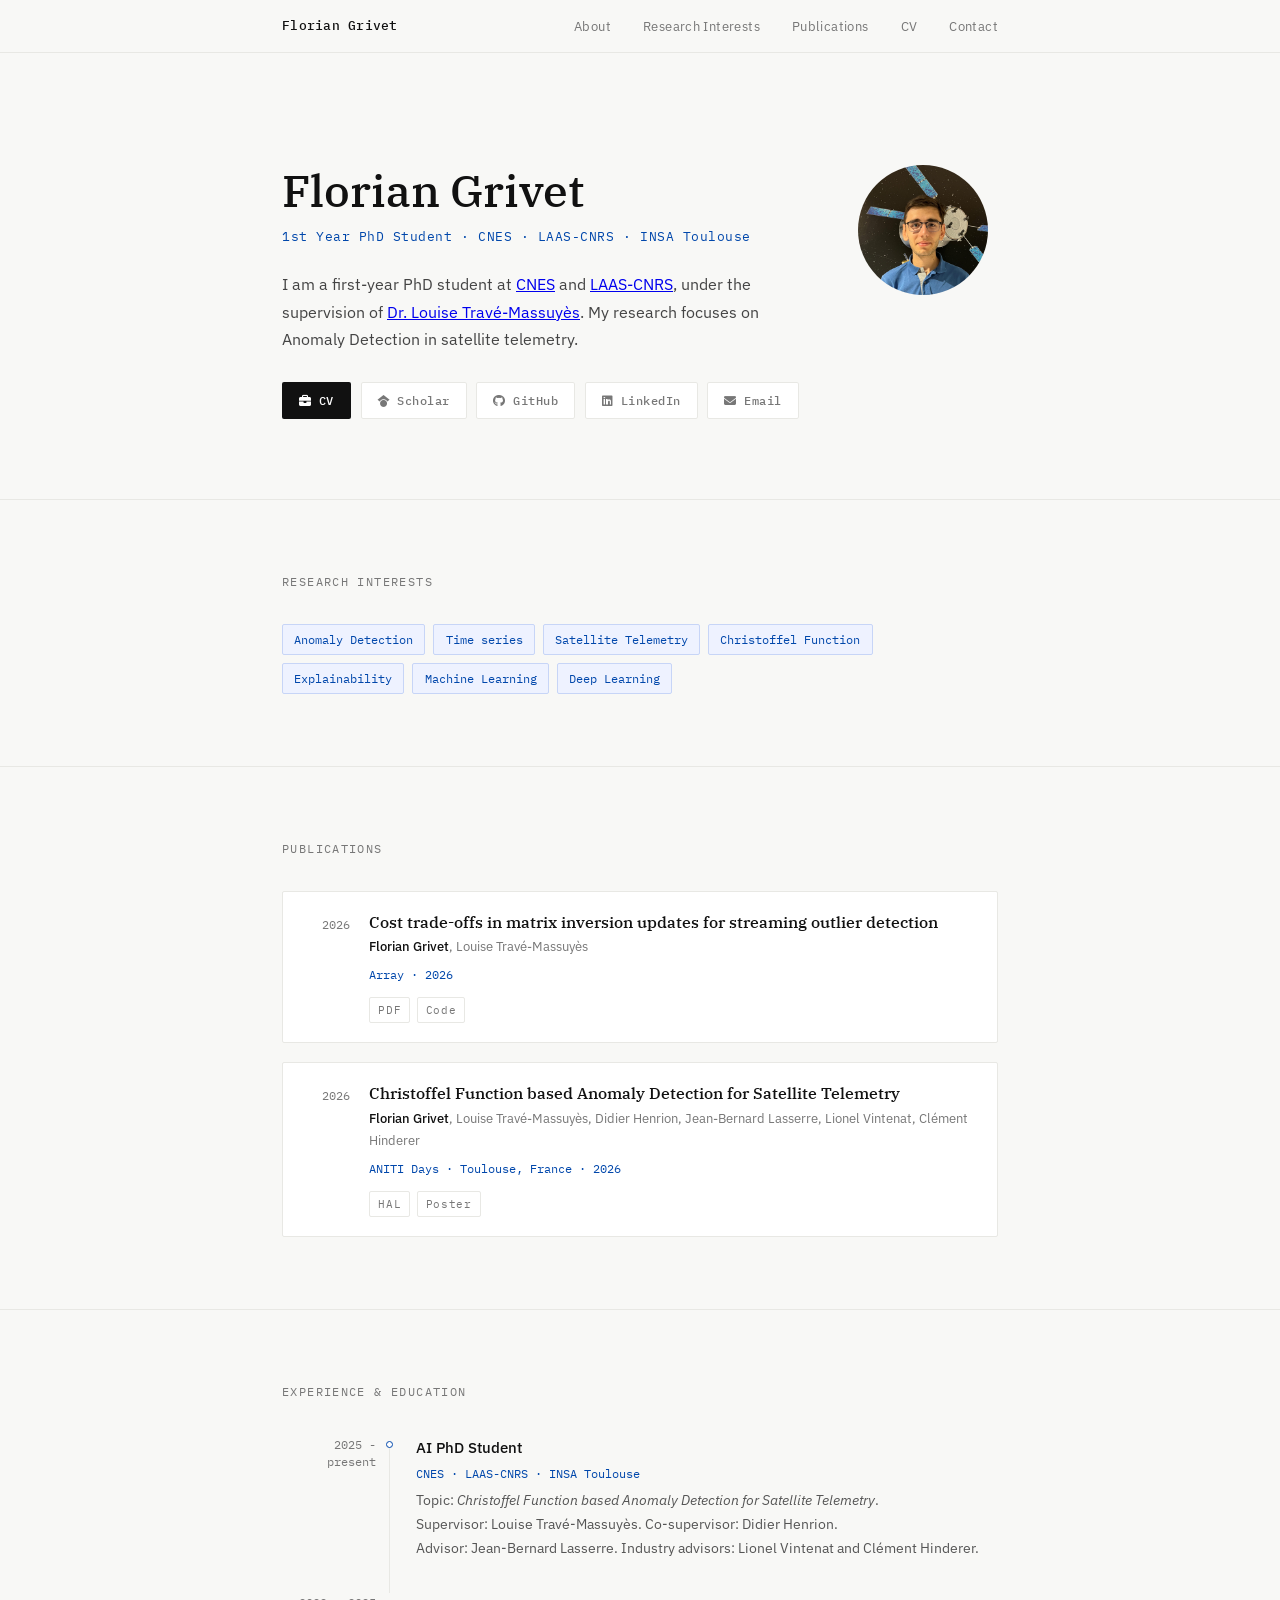
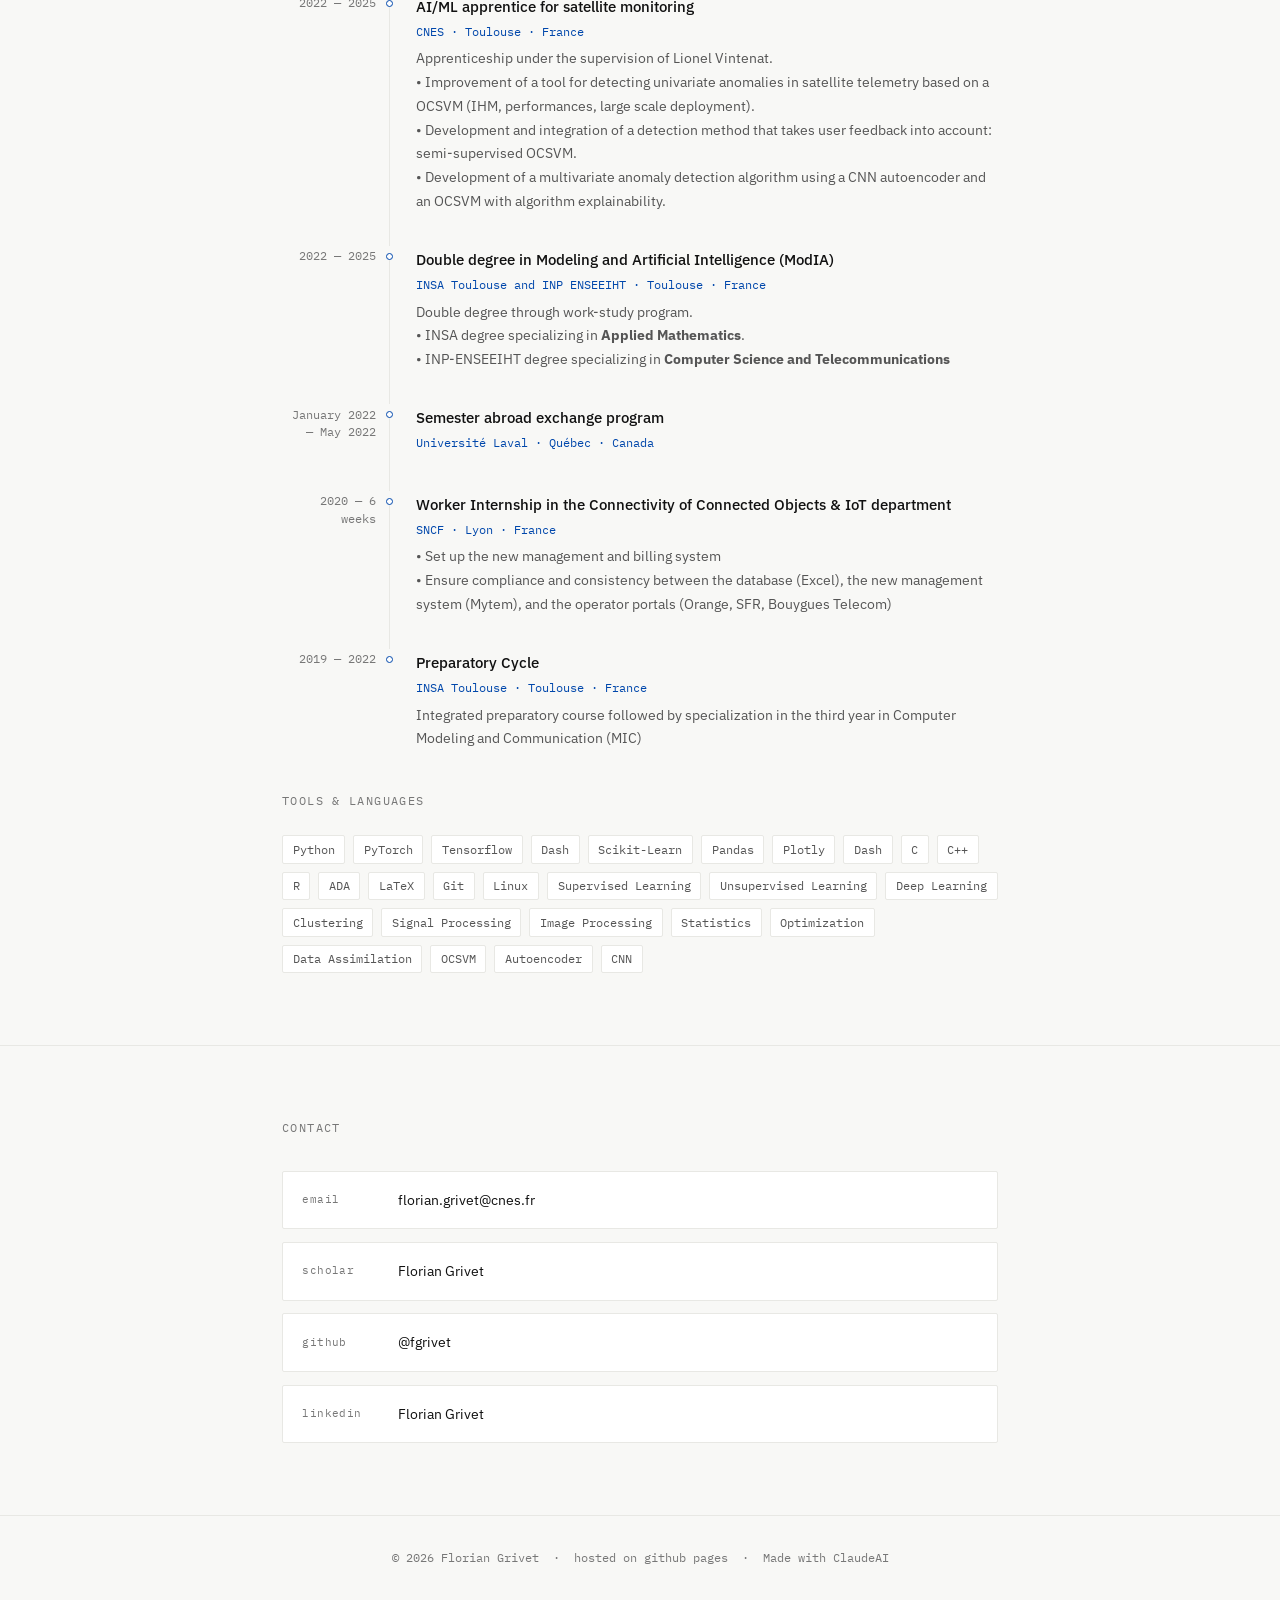
==== index.html @ c59cb080 "First version" ====
<!DOCTYPE html>
<html lang="en">
<head>
  <meta charset="UTF-8" />
  <meta name="viewport" content="width=device-width, initial-scale=1.0"/>
  <title>Florian Grivet — PhD Student in AI</title>
  <link rel="preconnect" href="https://fonts.googleapis.com">
  <link href="https://fonts.googleapis.com/css2?family=IBM+Plex+Serif:ital,wght@0,400;0,500;1,400&family=IBM+Plex+Sans:wght@300;400;500&family=IBM+Plex+Mono:wght@400;500&display=swap" rel="stylesheet">
  <link rel="stylesheet" href="style.css">
  <link rel="stylesheet" href="https://cdnjs.cloudflare.com/ajax/libs/font-awesome/6.5.1/css/all.min.css">

</head>
<body>

<nav>
  <div class="nav-inner">
    <a href="#about" class="nav-name">Florian Grivet</a>
    <ul class="nav-links">
      <li><a href="#about">About</a></li>
      <li><a href="#research">Research Interests</a></li>
      <li><a href="#publications">Publications</a></li>
      <li><a href="#cv">CV</a></li>
      <!-- <li><a href="#projects">Projects</a></li> -->
      <li><a href="#contact">Contact</a></li>
    </ul>
  </div>
</nav>

<!-- HERO -->
<section id="about">
  <div class="container">
    <div class="hero-layout">
      <div>
        <h1>Florian Grivet</h1>
        <div class="hero-role">1st Year PhD Student · CNES · LAAS-CNRS · INSA Toulouse</div>
        <p class="hero-bio">
            I am a first-year PhD student at <a href="https://www.cnes.fr/en" target="_blank">CNES</a>
            and <a href="https://www.laas.fr/en" target="_blank">LAAS-CNRS</a>, under the supervision of
          <a href="https://homepages.laas.fr/louise/centre.html" target="_blank">Dr. Louise Travé-Massuyès</a>.
          My research focuses on Anomaly Detection in satellite telemetry.
        </p>
        <div class="hero-links">
          <a href="cv.html" class="btn btn-primary"><i class="fa-solid fa-briefcase"></i> CV</a>
          <a href="https://scholar.google.fr/citations?user=eT-QkogAAAAJ&hl=fr&oi=ao" class="btn btn-ghost" target="_blank"><i class="fa-brands fa-google-scholar"></i> Scholar</a>
          <a href="https://github.com/fgrivet" class="btn btn-ghost" target="_blank"><i class="fa-brands fa-github"></i> GitHub</a>
          <!-- <a href="https://arxiv.org" class="btn btn-ghost" target="_blank">arXiv</a> -->
          <a href="https://fr.linkedin.com/in/floriangrivet" class="btn btn-ghost" target="_blank"><i class="fa-brands fa-linkedin"></i> LinkedIn</a>
          <a href="mailto:florian.grivet@cnes.fr" class="btn btn-ghost" target="_blank"><i class="fa-solid fa-envelope"></i> Email</a>
        </div>
      </div>
      <div class="avatar-wrap">
        <div class="avatar">
            <img src="profile_picture.jpg" alt="Florian Grivet">
        </div>
      </div>
    </div>
  </div>
</section>

<!-- RESEARCH INTERESTS -->
<section id="research">
  <div class="container">
    <div class="section-label">Research Interests</div>
    <div class="tags">
        <span class="tag">Anomaly Detection</span>
        <span class="tag">Time series</span>
        <span class="tag">Satellite Telemetry</span>
        <span class="tag">Christoffel Function</span>
        <span class="tag">Explainability</span>
        <span class="tag">Machine Learning</span>
        <span class="tag">Deep Learning</span>
    </div>
  </div>
</section>

<!-- PUBLICATIONS -->
<section id="publications">
  <div class="container">
    <div class="section-label">Publications</div>
    <div class="pub-list">

      <div class="pub-item">
        <div class="pub-year">2026</div>
        <div>
          <div class="pub-title">Cost trade-offs in matrix inversion updates for streaming outlier detection</div>
          <div class="pub-authors"><strong>Florian Grivet</strong>, Louise Travé-Massuyès</div>
          <div class="pub-venue">Array · 2026</div>
          <div class="pub-badges">
            <a href="https://doi.org/10.1016/j.array.2026.100737" class="badge" target="_blank">PDF</a>
            <!-- <a href="#" class="badge">arXiv</a> -->
            <a href="https://github.com/fgrivet/cost-trade-offs-matrix-inversion-update" class="badge" target="_blank">Code</a>
            <!-- <a href="#" class="badge">BibTeX</a> -->
          </div>
        </div>
      </div>

      <div class="pub-item">
        <div class="pub-year">2026</div>
        <div>
          <div class="pub-title">Christoffel Function based Anomaly Detection for Satellite Telemetry</div>
          <div class="pub-authors"><strong>Florian Grivet</strong>, Louise Travé-Massuyès, Didier Henrion, Jean-Bernard Lasserre, Lionel Vintenat, Clément Hinderer</div>
          <div class="pub-venue">ANITI Days · Toulouse, France · 2026 </div>
          <div class="pub-badges">
            <a href="https://hal.science/hal-05521204v1" class="badge" target="_blank">HAL</a>
            <a href="https://hal.science/hal-05521204v1/file/Poster_ANITI_DAYS_2026_vdef.pdf" class="badge" target="_blank">Poster</a>
          </div>
        </div>
      </div>

    </div>
  </div>
</section>

<!-- CV / EXPERIENCE -->
<section id="cv">
  <div class="container">
    <div class="section-label">Experience & Education</div>
    <div class="tl">

      <div class="tl-item">
        <div class="tl-date">2025 - present</div>
        <div class="tl-body">
          <h3>AI PhD Student</h3>
          <div class="tl-org">CNES · LAAS-CNRS · INSA Toulouse</div>
          <p>Topic: <em>Christoffel Function based Anomaly Detection for Satellite Telemetry</em>.<br>
            Supervisor: Louise Travé-Massuyès. Co-supervisor: Didier Henrion.<br>
            Advisor: Jean-Bernard Lasserre. Industry advisors: Lionel Vintenat and Clément Hinderer.</p>
        </div>
      </div>

      <div class="tl-item">
        <div class="tl-date">2022 — 2025</div>
        <div class="tl-body">
          <h3>AI/ML apprentice for satellite monitoring</h3>
          <div class="tl-org">CNES · Toulouse · France</div>
          <p>Apprenticeship under the supervision of Lionel Vintenat.<br>
            • Improvement of a tool for detecting univariate anomalies in satellite telemetry based on a OCSVM (IHM, performances, large scale deployment).<br>
            • Development and integration of a detection method that takes user feedback into account: semi-supervised OCSVM.<br>
            • Development of a multivariate anomaly detection algorithm using a CNN autoencoder and an OCSVM with algorithm explainability.
        </p>
        </div>
      </div>

      <div class="tl-item">
        <div class="tl-date">2022 — 2025</div>
        <div class="tl-body">
          <h3>Double degree in Modeling and Artificial Intelligence (ModIA)</h3>
          <div class="tl-org">INSA Toulouse and INP ENSEEIHT · Toulouse · France</div>
          <p>Double degree through work-study program.<br>
            • INSA degree specializing in <strong>Applied Mathematics</strong>.<br>
            • INP-ENSEEIHT degree specializing in <strong>Computer Science and Telecommunications</strong>
          </p>
        </div>
      </div>

      <div class="tl-item">
        <div class="tl-date">January 2022 — May 2022</div>
        <div class="tl-body">
          <h3>Semester abroad exchange program</h3>
          <div class="tl-org">Université Laval · Québec · Canada</div>
        </div>
      </div>

    <div class="tl-item">
        <div class="tl-date">2020 — 6 weeks</div>
        <div class="tl-body">
          <h3>Worker Internship in the Connectivity of Connected Objects & IoT department</h3>
          <div class="tl-org">SNCF · Lyon · France</div>
          <p>
            • Set up the new management and billing system<br>
            • Ensure compliance and consistency between the database (Excel), the new management system (Mytem), and the operator portals (Orange, SFR, Bouygues Telecom)
          </p>
        </div>
      </div>

      <div class="tl-item">
        <div class="tl-date">2019 — 2022</div>
        <div class="tl-body">
          <h3>Preparatory Cycle</h3>
          <div class="tl-org">INSA Toulouse · Toulouse · France</div>
          <p>Integrated preparatory course followed by specialization in the third year in Computer Modeling and Communication (MIC)</p>
        </div>
      </div>

    </div>

    <div style="margin-top:2.5rem">
      <div class="section-label" style="margin-bottom:0.8rem">Tools & Languages</div>
      <div class="skills-row">
        <span class="skill">Python</span>
        <span class="skill">PyTorch</span>
        <span class="skill">Tensorflow</span>
        <span class="skill">Dash</span>
        <span class="skill">Scikit-Learn</span>
        <span class="skill">Pandas</span>
        <span class="skill">Plotly</span>
        <span class="skill">Dash</span>
        <span class="skill">C</span>
        <span class="skill">C++</span>
        <span class="skill">R</span>
        <span class="skill">ADA</span>
        <span class="skill">LaTeX</span>
        <span class="skill">Git</span>
        <span class="skill">Linux</span>
        <span class="skill">Supervised Learning</span>
        <span class="skill">Unsupervised Learning</span>
        <span class="skill">Deep Learning</span>
        <span class="skill">Clustering</span>
        <span class="skill">Signal Processing</span>
        <span class="skill">Image Processing</span>
        <span class="skill">Statistics</span>
        <span class="skill">Optimization</span>
        <span class="skill">Data Assimilation</span>
        <span class="skill">OCSVM</span>
        <span class="skill">Autoencoder</span>
        <span class="skill">CNN</span>
      </div>
    </div>
  </div>
</section>

<!-- PROJECTS -->
<!-- <section id="projects">
  <div class="container">
    <div class="section-label">Research Projects</div>
    <div class="project-grid">

      <div class="project-card">
        <h3>Projet A</h3>
        <div class="project-tags">
          <span class="ptag">Python</span>
          <span class="ptag">PyTorch</span>
        </div>
        <p>Brève description du projet, de ses objectifs et de ses résultats.</p>
        <a href="#" class="project-link">GitHub →</a>
      </div>

      <div class="project-card">
        <h3>Projet B</h3>
        <div class="project-tags">
          <span class="ptag">NLP</span>
          <span class="ptag">LLM</span>
        </div>
        <p>Description d'un autre projet ou outil développé dans le cadre de la thèse.</p>
        <a href="#" class="project-link">En savoir plus →</a>
      </div>

      <div class="project-card">
        <h3>Projet C</h3>
        <div class="project-tags">
          <span class="ptag">RL</span>
          <span class="ptag">Open-source</span>
        </div>
        <p>Outil open-source ou benchmark contribué à la communauté de recherche.</p>
        <a href="#" class="project-link">Documentation →</a>
      </div>

    </div>
  </div>
</section> -->

<!-- CONTACT -->
<section id="contact">
  <div class="container">
    <div class="section-label">Contact</div>
    <div class="contact-list">
      <a href="mailto:florian.grivet@cnes.fr" class="contact-row">
        <span class="c-icon">email</span>
        <span class="c-val">florian.grivet@cnes.fr</span>
      </a>
      <a href="https://scholar.google.com/citations?user=eT-QkogAAAAJ&hl=fr&oi=ao" class="contact-row" target="_blank">
        <span class="c-icon">scholar</span>
        <span class="c-val">Florian Grivet</span>
      </a>
      <a href="https://github.com/fgrivet" class="contact-row" target="_blank">
        <span class="c-icon">github</span>
        <span class="c-val">@fgrivet</span>
      </a>
      <a href="https://linkedin.com/in/floriangrivet" class="contact-row" target="_blank">
        <span class="c-icon">linkedin</span>
        <span class="c-val">Florian Grivet</span>
      </a>
    </div>
  </div>
</section>

<footer>© 2026 Florian Grivet &nbsp;·&nbsp; hosted on github pages &nbsp;·&nbsp; Made with ClaudeAI</footer>

</body>
</html>
---- style.css ----
:root {
      --bg: #f8f8f6;
      --surface: #ffffff;
      --ink: #111111;
      --muted: #777777;
      --faint: #e8e8e4;
      --accent: #0047ab;
      --accent-light: #eef2ff;
    }

    *, *::before, *::after { box-sizing: border-box; margin: 0; padding: 0; }
    html { scroll-behavior: smooth; }

    body {
      font-family: 'IBM Plex Sans', sans-serif;
      background: var(--bg);
      color: var(--ink);
      font-size: 15px;
      line-height: 1.75;
      -webkit-font-smoothing: antialiased;
    }

    /* NAV */
    nav {
      position: sticky; top: 0; z-index: 100;
      background: rgba(248,248,246,0.95);
      backdrop-filter: blur(8px);
      border-bottom: 1px solid var(--faint);
    }
    .nav-inner {
      max-width: 780px; margin: auto; padding: 0 2rem;
      display: flex; align-items: center; justify-content: space-between;
      height: 52px;
    }
    .nav-name {
      font-family: 'IBM Plex Mono', monospace;
      font-size: 0.82rem; font-weight: 500;
      color: var(--ink); text-decoration: none;
      letter-spacing: 0.02em;
    }
    .nav-links { display: flex; gap: 2rem; list-style: none; }
    .nav-links a {
      font-size: 0.8rem; color: var(--muted);
      text-decoration: none; transition: color 0.15s;
      letter-spacing: 0.03em;
    }
    .nav-links a:hover { color: var(--accent); }

    /* LAYOUT */
    .container { max-width: 780px; margin: auto; padding: 0 2rem; }
    section { padding: 4.5rem 0; }
    section + section { border-top: 1px solid var(--faint); }

    .section-label {
      font-family: 'IBM Plex Mono', monospace;
      font-size: 0.72rem; letter-spacing: 0.12em;
      text-transform: uppercase; color: var(--muted);
      margin-bottom: 2rem;
    }

    /* HERO */
    #about { padding-top: 7rem; padding-bottom: 5rem; }
    .hero-layout {
      display: grid;
      grid-template-columns: 1fr 140px;
      gap: 3rem; align-items: start;
    }
    h1 {
      font-family: 'IBM Plex Serif', serif;
      font-size: clamp(2rem, 4.5vw, 2.8rem);
      font-weight: 500; line-height: 1.15;
      margin-bottom: 0.6rem;
      animation: fadeUp 0.5s ease both;
    }
    .hero-role {
      font-family: 'IBM Plex Mono', monospace;
      font-size: 0.82rem; color: var(--accent);
      letter-spacing: 0.04em;
      margin-bottom: 1.4rem;
      animation: fadeUp 0.5s 0.1s ease both;
    }
    .hero-bio {
      color: #444; font-size: 0.97rem;
      max-width: 500px; margin-bottom: 1.8rem;
      animation: fadeUp 0.5s 0.2s ease both;
    }
    .hero-links {
      display: flex; flex-wrap: wrap; gap: 0.6rem;
      animation: fadeUp 0.5s 0.3s ease both;
    }
    .btn {
      font-family: 'IBM Plex Mono', monospace;
      font-size: 0.75rem; font-weight: 500;
      letter-spacing: 0.04em;
      padding: 0.45rem 1rem; border-radius: 2px;
      text-decoration: none; transition: all 0.15s;
      border: 1px solid transparent;
      display: inline-block;
    }
    .btn-primary { background: var(--ink); color: #fff; }
    .btn-primary:hover { background: var(--accent); }
    .btn-ghost { border-color: var(--faint); color: var(--muted); background: var(--surface); }
    .btn-ghost:hover { border-color: var(--ink); color: var(--ink); }

    .avatar-wrap { animation: fadeUp 0.5s 0.15s ease both; }
    .avatar {
      width: 130px; height: 130px; border-radius: 2px;
      display: flex; align-items: center; justify-content: center;
      font-size: 2.8rem;
      overflow: hidden;
      border-radius: 50%;
    }
    .avatar img { width: 100%; height: 100%; object-fit: cover; }

    /* INTERESTS */
    .tags { display: flex; flex-wrap: wrap; gap: 0.5rem; }
    .tag {
      font-family: 'IBM Plex Mono', monospace;
      font-size: 0.75rem;
      background: var(--accent-light);
      color: var(--accent);
      padding: 0.25rem 0.7rem;
      border-radius: 2px;
      border: 1px solid #c7d5f7;
    }

    /* PUBLICATIONS */
    .pub-list { display: flex; flex-direction: column; gap: 1.2rem; }
    .pub-item {
      display: grid;
      grid-template-columns: 48px 1fr;
      gap: 1.2rem;
      padding: 1.2rem;
      background: var(--surface);
      border: 1px solid var(--faint);
      border-radius: 2px;
      transition: border-color 0.15s;
    }
    .pub-item:hover { border-color: #ccc; }
    .pub-year {
      font-family: 'IBM Plex Mono', monospace;
      font-size: 0.72rem; color: var(--muted);
      padding-top: 0.2rem; text-align: right;
    }
    .pub-title {
      font-family: 'IBM Plex Serif', serif;
      font-size: 0.97rem; font-weight: 500;
      margin-bottom: 0.2rem; line-height: 1.4;
    }
    .pub-authors { font-size: 0.82rem; color: var(--muted); margin-bottom: 0.3rem; }
    .pub-authors strong { color: var(--ink); font-weight: 500; }
    .pub-venue {
      font-size: 0.78rem; color: var(--accent);
      font-family: 'IBM Plex Mono', monospace;
      margin-bottom: 0.7rem;
    }
    .pub-badges { display: flex; gap: 0.4rem; flex-wrap: wrap; }
    .badge {
      font-family: 'IBM Plex Mono', monospace;
      font-size: 0.68rem; letter-spacing: 0.06em;
      color: var(--muted); border: 1px solid var(--faint);
      padding: 0.15rem 0.5rem; border-radius: 2px;
      text-decoration: none; transition: all 0.12s;
    }
    .badge:hover { color: var(--accent); border-color: var(--accent); }

    /* CV / TIMELINE */
    .tl { display: flex; flex-direction: column; }
    .tl-item {
      display: grid;
      grid-template-columns: 110px 1fr;
      gap: 1.5rem;
      position: relative;
      padding-bottom: 2rem;
    }
    .tl-item:last-child { padding-bottom: 0; }
    .tl-item::before {
      content: '';
      position: absolute;
      left: 107px; top: 10px; bottom: 0;
      width: 1px; background: var(--faint);
    }
    .tl-item:last-child::before { display: none; }
    .tl-item::after {
      content: '';
      position: absolute;
      left: 104px; top: 7px;
      width: 7px; height: 7px;
      border-radius: 50%;
      background: var(--surface);
      border: 1.5px solid var(--accent);
    }
    .tl-date {
      font-family: 'IBM Plex Mono', monospace;
      font-size: 0.72rem; color: var(--muted);
      text-align: right;
      padding-top: 0.1rem; padding-right: 1rem;
      line-height: 1.5;
    }
    .tl-body h3 { font-size: 0.95rem; font-weight: 500; margin-bottom: 0.1rem; }
    .tl-org {
      font-family: 'IBM Plex Mono', monospace;
      font-size: 0.75rem; color: var(--accent); margin-bottom: 0.35rem;
    }
    .tl-body p { font-size: 0.85rem; color: #555; }

    .skills-row { display: flex; flex-wrap: wrap; gap: 0.5rem; margin-top: 1.5rem; }
    .skill {
      font-family: 'IBM Plex Mono', monospace;
      font-size: 0.72rem; color: #555;
      background: var(--surface); border: 1px solid var(--faint);
      padding: 0.2rem 0.6rem; border-radius: 2px;
    }

    /* PROJECTS */
    .project-grid {
      display: grid;
      grid-template-columns: repeat(auto-fill, minmax(220px, 1fr));
      gap: 1rem;
    }
    .project-card {
      background: var(--surface);
      border: 1px solid var(--faint);
      border-radius: 2px; padding: 1.3rem;
      transition: border-color 0.15s;
    }
    .project-card:hover { border-color: #aaa; }
    .project-card h3 { font-size: 0.9rem; font-weight: 500; margin-bottom: 0.5rem; }
    .project-card p { font-size: 0.83rem; color: var(--muted); margin-bottom: 1rem; line-height: 1.6; }
    .project-link {
      font-family: 'IBM Plex Mono', monospace;
      font-size: 0.72rem; color: var(--accent); text-decoration: none;
    }
    .project-link:hover { text-decoration: underline; }
    .project-tags { display: flex; flex-wrap: wrap; gap: 0.3rem; margin-bottom: 0.8rem; }
    .ptag {
      font-family: 'IBM Plex Mono', monospace;
      font-size: 0.65rem; color: var(--muted);
      background: var(--bg); border: 1px solid var(--faint);
      padding: 0.1rem 0.4rem; border-radius: 2px;
    }

    /* CONTACT */
    .contact-list { display: flex; flex-direction: column; gap: 0.8rem; }
    .contact-row {
      display: flex; align-items: center; gap: 1rem;
      padding: 1rem 1.2rem;
      background: var(--surface); border: 1px solid var(--faint);
      border-radius: 2px; text-decoration: none; color: var(--ink);
      transition: border-color 0.15s;
    }
    .contact-row:hover { border-color: var(--accent); }
    .c-icon {
      font-family: 'IBM Plex Mono', monospace;
      font-size: 0.7rem; color: var(--muted);
      width: 80px; flex-shrink: 0; letter-spacing: 0.04em;
    }
    .c-val { font-size: 0.88rem; }

    /* FOOTER */
    footer {
      border-top: 1px solid var(--faint);
      text-align: center; padding: 2rem;
      font-family: 'IBM Plex Mono', monospace;
      font-size: 0.72rem; color: var(--muted);
    }

    /* ANIMATIONS */
    @keyframes fadeUp {
      from { opacity: 0; transform: translateY(14px); }
      to   { opacity: 1; transform: translateY(0); }
    }

    /* RESPONSIVE */
    @media (max-width: 580px) {
      .hero-layout { grid-template-columns: 1fr; }
      .avatar-wrap { display: none; }
      .tl-item { grid-template-columns: 80px 1fr; }
      .tl-item::before { left: 77px; }
      .tl-item::after  { left: 74px; }
      .nav-links { gap: 1.2rem; }
    }
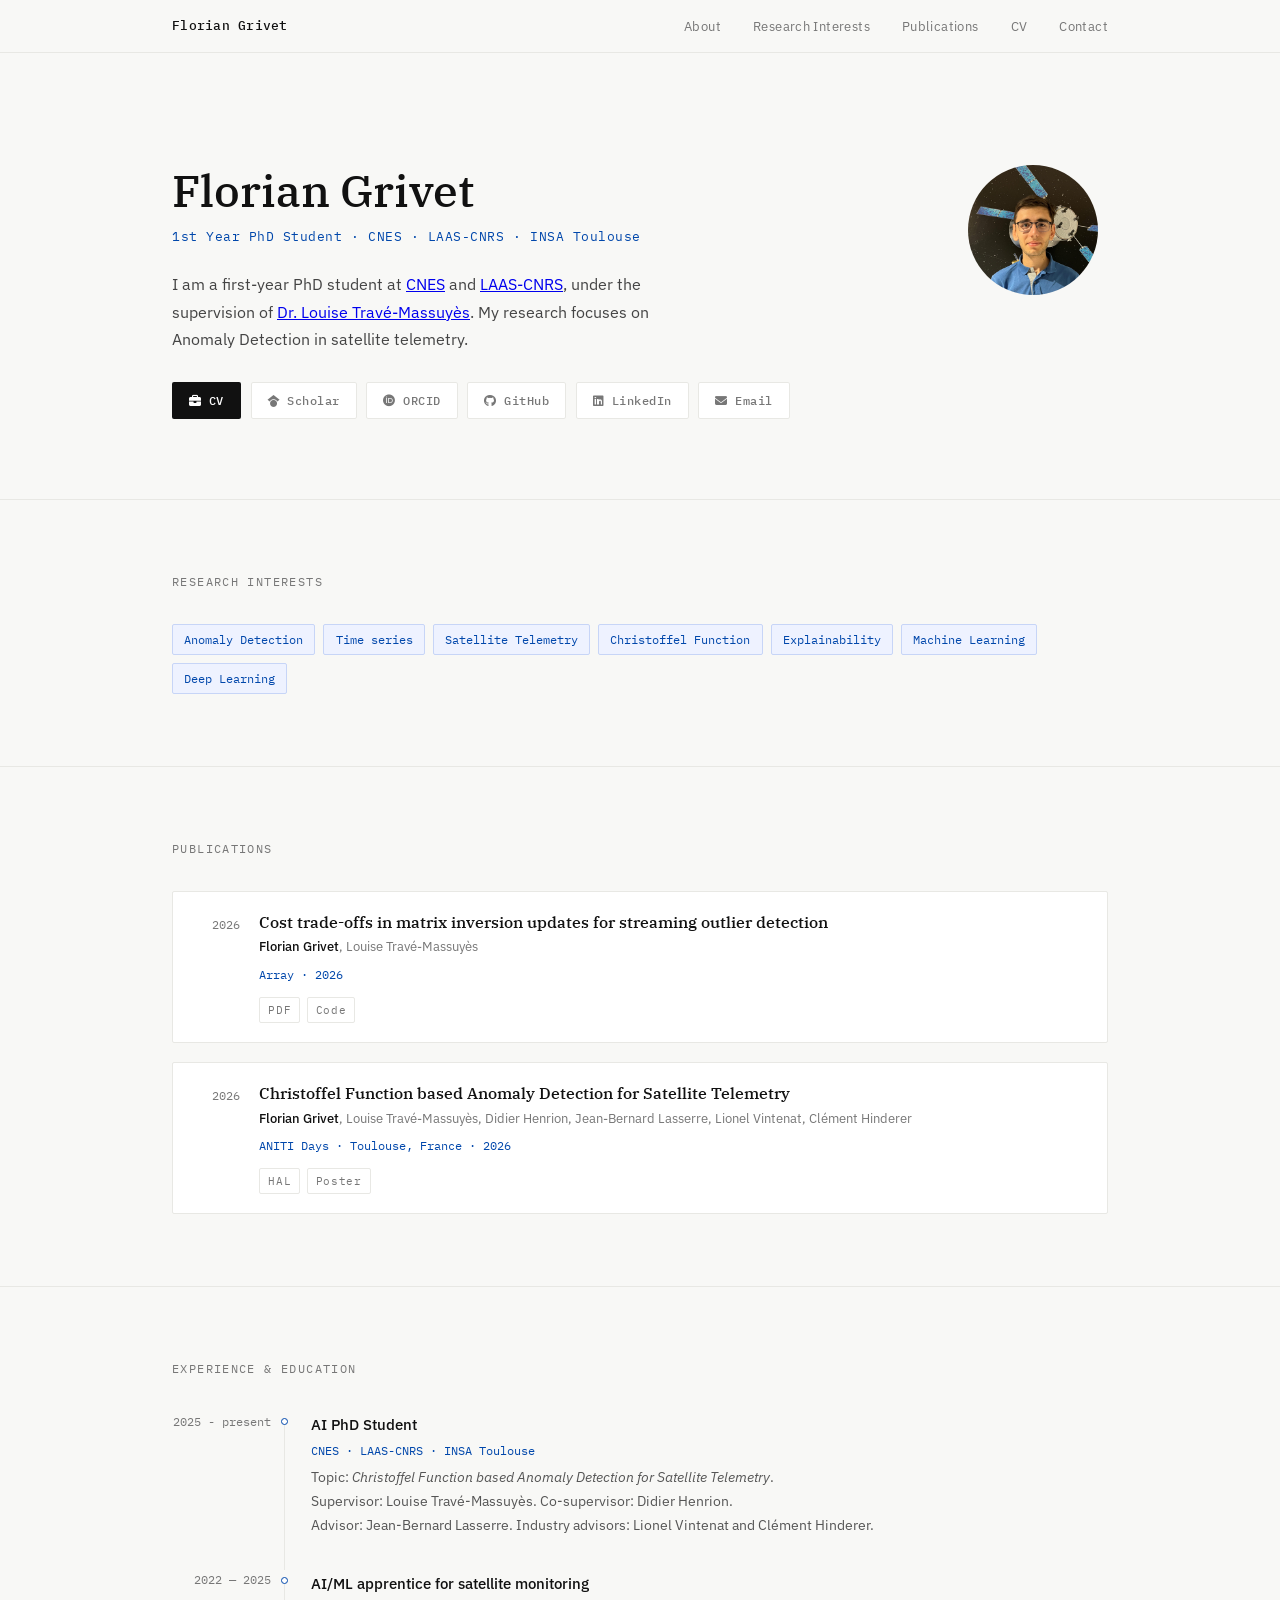
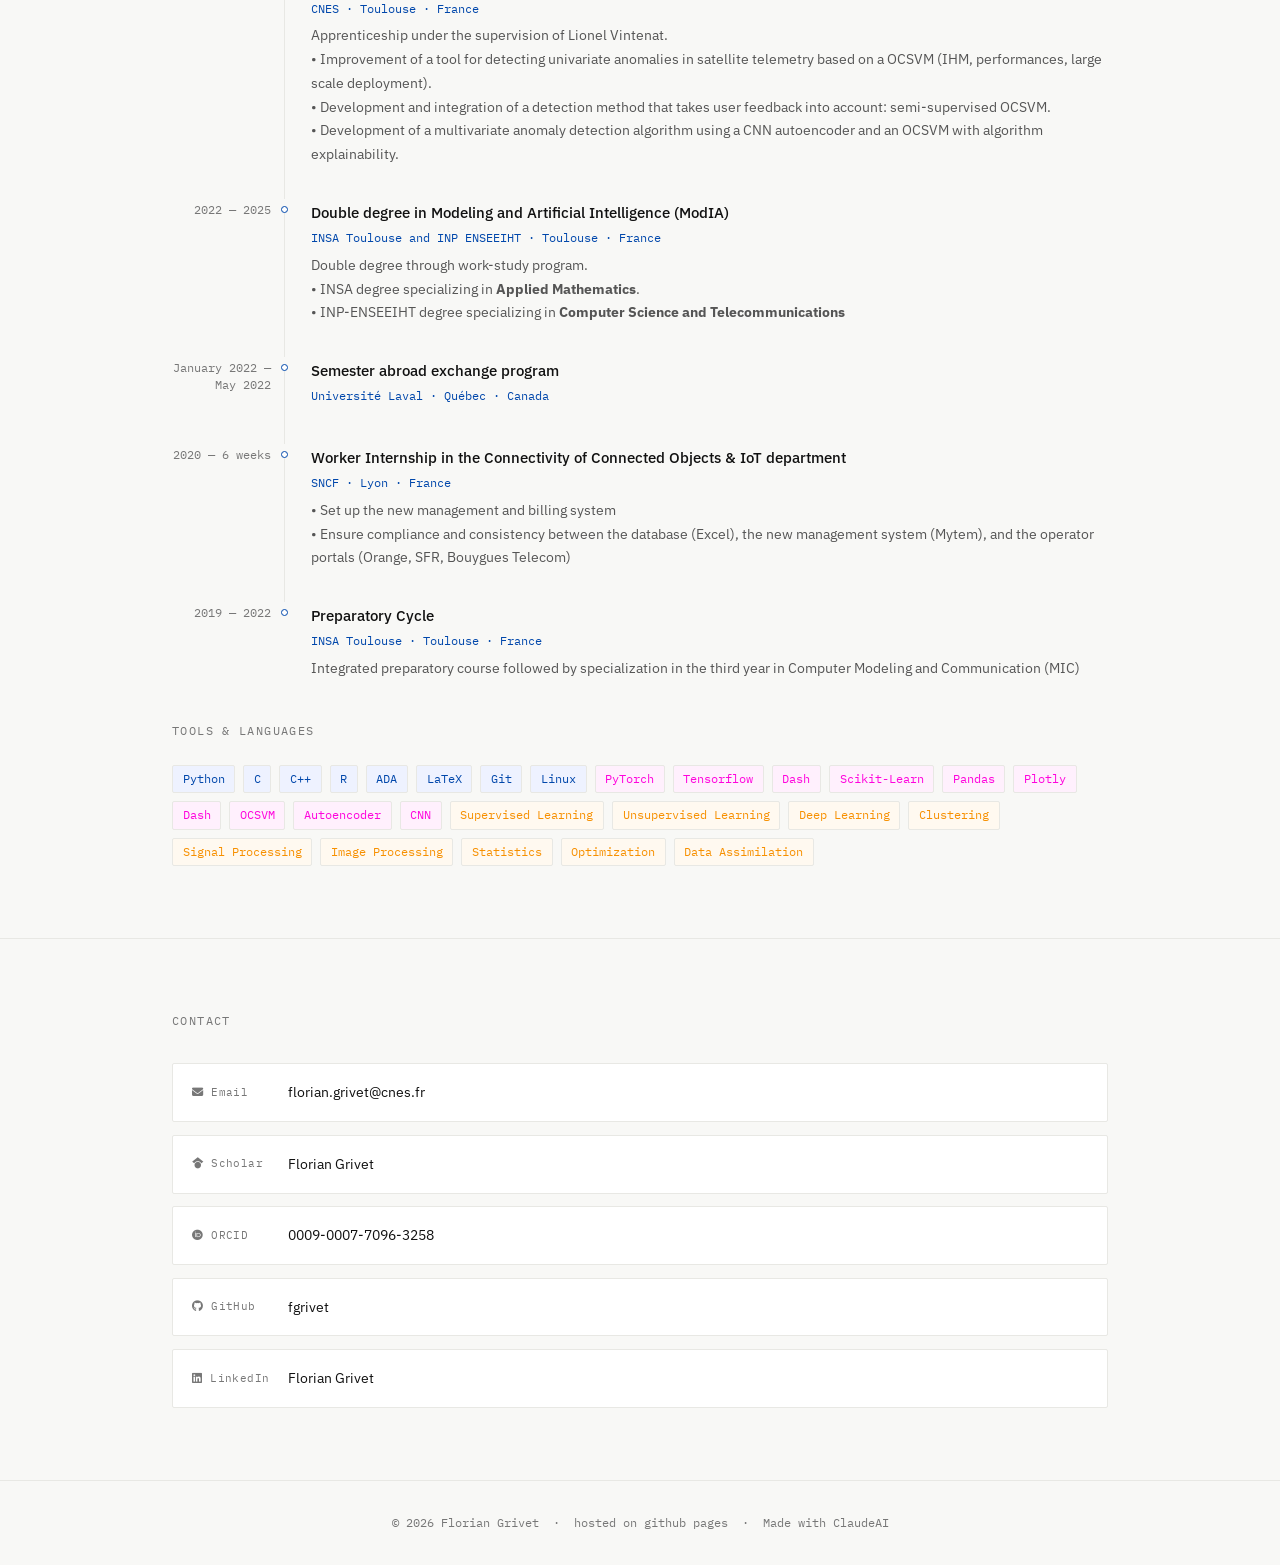
==== commit fd166eb7: "Add ORCID - Color to skills - Prettify files" ====
--- a/index.html
+++ b/index.html
@@ -1,226 +1,325 @@
 <!DOCTYPE html>
 <html lang="en">
-<head>
-  <meta charset="UTF-8" />
-  <meta name="viewport" content="width=device-width, initial-scale=1.0"/>
-  <title>Florian Grivet — PhD Student in AI</title>
-  <link rel="preconnect" href="https://fonts.googleapis.com">
-  <link href="https://fonts.googleapis.com/css2?family=IBM+Plex+Serif:ital,wght@0,400;0,500;1,400&family=IBM+Plex+Sans:wght@300;400;500&family=IBM+Plex+Mono:wght@400;500&display=swap" rel="stylesheet">
-  <link rel="stylesheet" href="style.css">
-  <link rel="stylesheet" href="https://cdnjs.cloudflare.com/ajax/libs/font-awesome/6.5.1/css/all.min.css">
-
-</head>
-<body>
-
-<nav>
-  <div class="nav-inner">
-    <a href="#about" class="nav-name">Florian Grivet</a>
-    <ul class="nav-links">
-      <li><a href="#about">About</a></li>
-      <li><a href="#research">Research Interests</a></li>
-      <li><a href="#publications">Publications</a></li>
-      <li><a href="#cv">CV</a></li>
-      <!-- <li><a href="#projects">Projects</a></li> -->
-      <li><a href="#contact">Contact</a></li>
-    </ul>
-  </div>
-</nav>
-
-<!-- HERO -->
-<section id="about">
-  <div class="container">
-    <div class="hero-layout">
-      <div>
-        <h1>Florian Grivet</h1>
-        <div class="hero-role">1st Year PhD Student · CNES · LAAS-CNRS · INSA Toulouse</div>
-        <p class="hero-bio">
-            I am a first-year PhD student at <a href="https://www.cnes.fr/en" target="_blank">CNES</a>
-            and <a href="https://www.laas.fr/en" target="_blank">LAAS-CNRS</a>, under the supervision of
-          <a href="https://homepages.laas.fr/louise/centre.html" target="_blank">Dr. Louise Travé-Massuyès</a>.
-          My research focuses on Anomaly Detection in satellite telemetry.
-        </p>
+  <head>
+    <meta charset="UTF-8" />
+    <meta name="viewport" content="width=device-width, initial-scale=1.0" />
+    <title>Florian Grivet — PhD Student in AI</title>
+    <link rel="preconnect" href="https://fonts.googleapis.com" />
+    <link
+      href="https://fonts.googleapis.com/css2?family=IBM+Plex+Serif:ital,wght@0,400;0,500;1,400&family=IBM+Plex+Sans:wght@300;400;500&family=IBM+Plex+Mono:wght@400;500&display=swap"
+      rel="stylesheet"
+    />
+    <link rel="stylesheet" href="style.css" />
+    <link
+      rel="stylesheet"
+      href="https://cdnjs.cloudflare.com/ajax/libs/font-awesome/6.5.1/css/all.min.css"
+    />
+  </head>
+  <body>
+    <nav>
+      <div class="nav-inner">
+        <a href="#about" class="nav-name">Florian Grivet</a>
+        <ul class="nav-links">
+          <li><a href="#about">About</a></li>
+          <li><a href="#research">Research Interests</a></li>
+          <li><a href="#publications">Publications</a></li>
+          <li><a href="#cv">CV</a></li>
+          <!-- <li><a href="#projects">Projects</a></li> -->
+          <li><a href="#contact">Contact</a></li>
+        </ul>
+      </div>
+    </nav>
+
+    <!-- HERO -->
+    <section id="about">
+      <div class="container">
+        <div class="hero-layout">
+          <div>
+            <h1>Florian Grivet</h1>
+            <div class="hero-role">
+              1st Year PhD Student · CNES · LAAS-CNRS · INSA Toulouse
+            </div>
+            <p class="hero-bio">
+              I am a first-year PhD student at
+              <a href="https://www.cnes.fr/en" target="_blank">CNES</a> and
+              <a href="https://www.laas.fr/en" target="_blank">LAAS-CNRS</a>,
+              under the supervision of
+              <a
+                href="https://homepages.laas.fr/louise/centre.html"
+                target="_blank"
+                >Dr. Louise Travé-Massuyès</a
+              >. My research focuses on Anomaly Detection in satellite
+              telemetry.
+            </p>
+          </div>
+          <div class="avatar-wrap">
+            <div class="avatar">
+              <img src="profile_picture.jpg" alt="Florian Grivet" />
+            </div>
+          </div>
+        </div>
         <div class="hero-links">
-          <a href="cv.html" class="btn btn-primary"><i class="fa-solid fa-briefcase"></i> CV</a>
-          <a href="https://scholar.google.fr/citations?user=eT-QkogAAAAJ&hl=fr&oi=ao" class="btn btn-ghost" target="_blank"><i class="fa-brands fa-google-scholar"></i> Scholar</a>
-          <a href="https://github.com/fgrivet" class="btn btn-ghost" target="_blank"><i class="fa-brands fa-github"></i> GitHub</a>
+          <a href="cv.html" class="btn btn-primary"
+            ><i class="fa-solid fa-briefcase"></i> CV</a
+          >
+          <a
+            href="https://scholar.google.fr/citations?user=eT-QkogAAAAJ&hl=fr&oi=ao"
+            class="btn btn-ghost"
+            target="_blank"
+            ><i class="fa-brands fa-google-scholar"></i> Scholar</a
+          >
+          <a
+            href="https://orcid.org/0009-0007-7096-3258"
+            class="btn btn-ghost"
+            target="_blank"
+            ><i class="fa-brands fa-orcid"></i> ORCID</a
+          >
+          <a
+            href="https://github.com/fgrivet"
+            class="btn btn-ghost"
+            target="_blank"
+            ><i class="fa-brands fa-github"></i> GitHub</a
+          >
           <!-- <a href="https://arxiv.org" class="btn btn-ghost" target="_blank">arXiv</a> -->
-          <a href="https://fr.linkedin.com/in/floriangrivet" class="btn btn-ghost" target="_blank"><i class="fa-brands fa-linkedin"></i> LinkedIn</a>
-          <a href="mailto:florian.grivet@cnes.fr" class="btn btn-ghost" target="_blank"><i class="fa-solid fa-envelope"></i> Email</a>
-        </div>
-      </div>
-      <div class="avatar-wrap">
-        <div class="avatar">
-            <img src="profile_picture.jpg" alt="Florian Grivet">
-        </div>
-      </div>
-    </div>
-  </div>
-</section>
-
-<!-- RESEARCH INTERESTS -->
-<section id="research">
-  <div class="container">
-    <div class="section-label">Research Interests</div>
-    <div class="tags">
-        <span class="tag">Anomaly Detection</span>
-        <span class="tag">Time series</span>
-        <span class="tag">Satellite Telemetry</span>
-        <span class="tag">Christoffel Function</span>
-        <span class="tag">Explainability</span>
-        <span class="tag">Machine Learning</span>
-        <span class="tag">Deep Learning</span>
-    </div>
-  </div>
-</section>
-
-<!-- PUBLICATIONS -->
-<section id="publications">
-  <div class="container">
-    <div class="section-label">Publications</div>
-    <div class="pub-list">
-
-      <div class="pub-item">
-        <div class="pub-year">2026</div>
-        <div>
-          <div class="pub-title">Cost trade-offs in matrix inversion updates for streaming outlier detection</div>
-          <div class="pub-authors"><strong>Florian Grivet</strong>, Louise Travé-Massuyès</div>
-          <div class="pub-venue">Array · 2026</div>
-          <div class="pub-badges">
-            <a href="https://doi.org/10.1016/j.array.2026.100737" class="badge" target="_blank">PDF</a>
-            <!-- <a href="#" class="badge">arXiv</a> -->
-            <a href="https://github.com/fgrivet/cost-trade-offs-matrix-inversion-update" class="badge" target="_blank">Code</a>
-            <!-- <a href="#" class="badge">BibTeX</a> -->
-          </div>
-        </div>
-      </div>
-
-      <div class="pub-item">
-        <div class="pub-year">2026</div>
-        <div>
-          <div class="pub-title">Christoffel Function based Anomaly Detection for Satellite Telemetry</div>
-          <div class="pub-authors"><strong>Florian Grivet</strong>, Louise Travé-Massuyès, Didier Henrion, Jean-Bernard Lasserre, Lionel Vintenat, Clément Hinderer</div>
-          <div class="pub-venue">ANITI Days · Toulouse, France · 2026 </div>
-          <div class="pub-badges">
-            <a href="https://hal.science/hal-05521204v1" class="badge" target="_blank">HAL</a>
-            <a href="https://hal.science/hal-05521204v1/file/Poster_ANITI_DAYS_2026_vdef.pdf" class="badge" target="_blank">Poster</a>
-          </div>
-        </div>
-      </div>
-
-    </div>
-  </div>
-</section>
-
-<!-- CV / EXPERIENCE -->
-<section id="cv">
-  <div class="container">
-    <div class="section-label">Experience & Education</div>
-    <div class="tl">
-
-      <div class="tl-item">
-        <div class="tl-date">2025 - present</div>
-        <div class="tl-body">
-          <h3>AI PhD Student</h3>
-          <div class="tl-org">CNES · LAAS-CNRS · INSA Toulouse</div>
-          <p>Topic: <em>Christoffel Function based Anomaly Detection for Satellite Telemetry</em>.<br>
-            Supervisor: Louise Travé-Massuyès. Co-supervisor: Didier Henrion.<br>
-            Advisor: Jean-Bernard Lasserre. Industry advisors: Lionel Vintenat and Clément Hinderer.</p>
-        </div>
-      </div>
-
-      <div class="tl-item">
-        <div class="tl-date">2022 — 2025</div>
-        <div class="tl-body">
-          <h3>AI/ML apprentice for satellite monitoring</h3>
-          <div class="tl-org">CNES · Toulouse · France</div>
-          <p>Apprenticeship under the supervision of Lionel Vintenat.<br>
-            • Improvement of a tool for detecting univariate anomalies in satellite telemetry based on a OCSVM (IHM, performances, large scale deployment).<br>
-            • Development and integration of a detection method that takes user feedback into account: semi-supervised OCSVM.<br>
-            • Development of a multivariate anomaly detection algorithm using a CNN autoencoder and an OCSVM with algorithm explainability.
-        </p>
-        </div>
-      </div>
-
-      <div class="tl-item">
-        <div class="tl-date">2022 — 2025</div>
-        <div class="tl-body">
-          <h3>Double degree in Modeling and Artificial Intelligence (ModIA)</h3>
-          <div class="tl-org">INSA Toulouse and INP ENSEEIHT · Toulouse · France</div>
-          <p>Double degree through work-study program.<br>
-            • INSA degree specializing in <strong>Applied Mathematics</strong>.<br>
-            • INP-ENSEEIHT degree specializing in <strong>Computer Science and Telecommunications</strong>
-          </p>
-        </div>
-      </div>
-
-      <div class="tl-item">
-        <div class="tl-date">January 2022 — May 2022</div>
-        <div class="tl-body">
-          <h3>Semester abroad exchange program</h3>
-          <div class="tl-org">Université Laval · Québec · Canada</div>
-        </div>
-      </div>
-
-    <div class="tl-item">
-        <div class="tl-date">2020 — 6 weeks</div>
-        <div class="tl-body">
-          <h3>Worker Internship in the Connectivity of Connected Objects & IoT department</h3>
-          <div class="tl-org">SNCF · Lyon · France</div>
-          <p>
-            • Set up the new management and billing system<br>
-            • Ensure compliance and consistency between the database (Excel), the new management system (Mytem), and the operator portals (Orange, SFR, Bouygues Telecom)
-          </p>
-        </div>
-      </div>
-
-      <div class="tl-item">
-        <div class="tl-date">2019 — 2022</div>
-        <div class="tl-body">
-          <h3>Preparatory Cycle</h3>
-          <div class="tl-org">INSA Toulouse · Toulouse · France</div>
-          <p>Integrated preparatory course followed by specialization in the third year in Computer Modeling and Communication (MIC)</p>
-        </div>
-      </div>
-
-    </div>
-
-    <div style="margin-top:2.5rem">
-      <div class="section-label" style="margin-bottom:0.8rem">Tools & Languages</div>
-      <div class="skills-row">
-        <span class="skill">Python</span>
-        <span class="skill">PyTorch</span>
-        <span class="skill">Tensorflow</span>
-        <span class="skill">Dash</span>
-        <span class="skill">Scikit-Learn</span>
-        <span class="skill">Pandas</span>
-        <span class="skill">Plotly</span>
-        <span class="skill">Dash</span>
-        <span class="skill">C</span>
-        <span class="skill">C++</span>
-        <span class="skill">R</span>
-        <span class="skill">ADA</span>
-        <span class="skill">LaTeX</span>
-        <span class="skill">Git</span>
-        <span class="skill">Linux</span>
-        <span class="skill">Supervised Learning</span>
-        <span class="skill">Unsupervised Learning</span>
-        <span class="skill">Deep Learning</span>
-        <span class="skill">Clustering</span>
-        <span class="skill">Signal Processing</span>
-        <span class="skill">Image Processing</span>
-        <span class="skill">Statistics</span>
-        <span class="skill">Optimization</span>
-        <span class="skill">Data Assimilation</span>
-        <span class="skill">OCSVM</span>
-        <span class="skill">Autoencoder</span>
-        <span class="skill">CNN</span>
-      </div>
-    </div>
-  </div>
-</section>
-
-<!-- PROJECTS -->
-<!-- <section id="projects">
+          <a
+            href="https://fr.linkedin.com/in/floriangrivet"
+            class="btn btn-ghost"
+            target="_blank"
+            ><i class="fa-brands fa-linkedin"></i> LinkedIn</a
+          >
+          <a
+            href="mailto:florian.grivet@cnes.fr"
+            class="btn btn-ghost"
+            target="_blank"
+            ><i class="fa-solid fa-envelope"></i> Email</a
+          >
+        </div>
+      </div>
+    </section>
+
+    <!-- RESEARCH INTERESTS -->
+    <section id="research">
+      <div class="container">
+        <div class="section-label">Research Interests</div>
+        <div class="tags">
+          <span class="tag">Anomaly Detection</span>
+          <span class="tag">Time series</span>
+          <span class="tag">Satellite Telemetry</span>
+          <span class="tag">Christoffel Function</span>
+          <span class="tag">Explainability</span>
+          <span class="tag">Machine Learning</span>
+          <span class="tag">Deep Learning</span>
+        </div>
+      </div>
+    </section>
+
+    <!-- PUBLICATIONS -->
+    <section id="publications">
+      <div class="container">
+        <div class="section-label">Publications</div>
+        <div class="pub-list">
+          <div class="pub-item">
+            <div class="pub-year">2026</div>
+            <div>
+              <div class="pub-title">
+                Cost trade-offs in matrix inversion updates for streaming
+                outlier detection
+              </div>
+              <div class="pub-authors">
+                <strong>Florian Grivet</strong>, Louise Travé-Massuyès
+              </div>
+              <div class="pub-venue">Array · 2026</div>
+              <div class="pub-badges">
+                <a
+                  href="https://doi.org/10.1016/j.array.2026.100737"
+                  class="badge"
+                  target="_blank"
+                  >PDF</a
+                >
+                <!-- <a href="#" class="badge">arXiv</a> -->
+                <a
+                  href="https://github.com/fgrivet/cost-trade-offs-matrix-inversion-update"
+                  class="badge"
+                  target="_blank"
+                  >Code</a
+                >
+                <!-- <a href="#" class="badge">BibTeX</a> -->
+              </div>
+            </div>
+          </div>
+
+          <div class="pub-item">
+            <div class="pub-year">2026</div>
+            <div>
+              <div class="pub-title">
+                Christoffel Function based Anomaly Detection for Satellite
+                Telemetry
+              </div>
+              <div class="pub-authors">
+                <strong>Florian Grivet</strong>, Louise Travé-Massuyès, Didier
+                Henrion, Jean-Bernard Lasserre, Lionel Vintenat, Clément
+                Hinderer
+              </div>
+              <div class="pub-venue">ANITI Days · Toulouse, France · 2026</div>
+              <div class="pub-badges">
+                <a
+                  href="https://hal.science/hal-05521204v1"
+                  class="badge"
+                  target="_blank"
+                  >HAL</a
+                >
+                <a
+                  href="https://hal.science/hal-05521204v1/file/Poster_ANITI_DAYS_2026_vdef.pdf"
+                  class="badge"
+                  target="_blank"
+                  >Poster</a
+                >
+              </div>
+            </div>
+          </div>
+        </div>
+      </div>
+    </section>
+
+    <!-- CV / EXPERIENCE -->
+    <section id="cv">
+      <div class="container">
+        <div class="section-label">Experience & Education</div>
+        <div class="tl">
+          <div class="tl-item">
+            <div class="tl-date">2025 - present</div>
+            <div class="tl-body">
+              <h3>AI PhD Student</h3>
+              <div class="tl-org">CNES · LAAS-CNRS · INSA Toulouse</div>
+              <p>
+                Topic:
+                <em
+                  >Christoffel Function based Anomaly Detection for Satellite
+                  Telemetry</em
+                >.<br />
+                Supervisor: Louise Travé-Massuyès. Co-supervisor: Didier
+                Henrion.<br />
+                Advisor: Jean-Bernard Lasserre. Industry advisors: Lionel
+                Vintenat and Clément Hinderer.
+              </p>
+            </div>
+          </div>
+
+          <div class="tl-item">
+            <div class="tl-date">2022 — 2025</div>
+            <div class="tl-body">
+              <h3>AI/ML apprentice for satellite monitoring</h3>
+              <div class="tl-org">CNES · Toulouse · France</div>
+              <p>
+                Apprenticeship under the supervision of Lionel Vintenat.<br />
+                • Improvement of a tool for detecting univariate anomalies in
+                satellite telemetry based on a OCSVM (IHM, performances, large
+                scale deployment).<br />
+                • Development and integration of a detection method that takes
+                user feedback into account: semi-supervised OCSVM.<br />
+                • Development of a multivariate anomaly detection algorithm
+                using a CNN autoencoder and an OCSVM with algorithm
+                explainability.
+              </p>
+            </div>
+          </div>
+
+          <div class="tl-item">
+            <div class="tl-date">2022 — 2025</div>
+            <div class="tl-body">
+              <h3>
+                Double degree in Modeling and Artificial Intelligence (ModIA)
+              </h3>
+              <div class="tl-org">
+                INSA Toulouse and INP ENSEEIHT · Toulouse · France
+              </div>
+              <p>
+                Double degree through work-study program.<br />
+                • INSA degree specializing in
+                <strong>Applied Mathematics</strong>.<br />
+                • INP-ENSEEIHT degree specializing in
+                <strong>Computer Science and Telecommunications</strong>
+              </p>
+            </div>
+          </div>
+
+          <div class="tl-item">
+            <div class="tl-date">January 2022 — May 2022</div>
+            <div class="tl-body">
+              <h3>Semester abroad exchange program</h3>
+              <div class="tl-org">Université Laval · Québec · Canada</div>
+            </div>
+          </div>
+
+          <div class="tl-item">
+            <div class="tl-date">2020 — 6 weeks</div>
+            <div class="tl-body">
+              <h3>
+                Worker Internship in the Connectivity of Connected Objects & IoT
+                department
+              </h3>
+              <div class="tl-org">SNCF · Lyon · France</div>
+              <p>
+                • Set up the new management and billing system<br />
+                • Ensure compliance and consistency between the database
+                (Excel), the new management system (Mytem), and the operator
+                portals (Orange, SFR, Bouygues Telecom)
+              </p>
+            </div>
+          </div>
+
+          <div class="tl-item">
+            <div class="tl-date">2019 — 2022</div>
+            <div class="tl-body">
+              <h3>Preparatory Cycle</h3>
+              <div class="tl-org">INSA Toulouse · Toulouse · France</div>
+              <p>
+                Integrated preparatory course followed by specialization in the
+                third year in Computer Modeling and Communication (MIC)
+              </p>
+            </div>
+          </div>
+        </div>
+
+        <div style="margin-top: 2.5rem">
+          <div class="section-label" style="margin-bottom: 0.8rem">
+            Tools & Languages
+          </div>
+          <div class="skills-row">
+            <span class="skill language">Python</span>
+            <span class="skill language">C</span>
+            <span class="skill language">C++</span>
+            <span class="skill language">R</span>
+            <span class="skill language">ADA</span>
+            <span class="skill language">LaTeX</span>
+            <span class="skill language">Git</span>
+            <span class="skill language">Linux</span>
+            <span class="skill techno">PyTorch</span>
+            <span class="skill techno">Tensorflow</span>
+            <span class="skill techno">Dash</span>
+            <span class="skill techno">Scikit-Learn</span>
+            <span class="skill techno">Pandas</span>
+            <span class="skill techno">Plotly</span>
+            <span class="skill techno">Dash</span>
+            <span class="skill techno">OCSVM</span>
+            <span class="skill techno">Autoencoder</span>
+            <span class="skill techno">CNN</span>
+            <span class="skill subject">Supervised Learning</span>
+            <span class="skill subject">Unsupervised Learning</span>
+            <span class="skill subject">Deep Learning</span>
+            <span class="skill subject">Clustering</span>
+            <span class="skill subject">Signal Processing</span>
+            <span class="skill subject">Image Processing</span>
+            <span class="skill subject">Statistics</span>
+            <span class="skill subject">Optimization</span>
+            <span class="skill subject">Data Assimilation</span>
+          </div>
+        </div>
+      </div>
+    </section>
+
+    <!-- PROJECTS -->
+    <!-- <section id="projects">
   <div class="container">
     <div class="section-label">Research Projects</div>
     <div class="project-grid">
@@ -259,32 +358,62 @@
   </div>
 </section> -->
 
-<!-- CONTACT -->
-<section id="contact">
-  <div class="container">
-    <div class="section-label">Contact</div>
-    <div class="contact-list">
-      <a href="mailto:florian.grivet@cnes.fr" class="contact-row">
-        <span class="c-icon">email</span>
-        <span class="c-val">florian.grivet@cnes.fr</span>
-      </a>
-      <a href="https://scholar.google.com/citations?user=eT-QkogAAAAJ&hl=fr&oi=ao" class="contact-row" target="_blank">
-        <span class="c-icon">scholar</span>
-        <span class="c-val">Florian Grivet</span>
-      </a>
-      <a href="https://github.com/fgrivet" class="contact-row" target="_blank">
-        <span class="c-icon">github</span>
-        <span class="c-val">@fgrivet</span>
-      </a>
-      <a href="https://linkedin.com/in/floriangrivet" class="contact-row" target="_blank">
-        <span class="c-icon">linkedin</span>
-        <span class="c-val">Florian Grivet</span>
-      </a>
-    </div>
-  </div>
-</section>
-
-<footer>© 2026 Florian Grivet &nbsp;·&nbsp; hosted on github pages &nbsp;·&nbsp; Made with ClaudeAI</footer>
-
-</body>
-</html>+    <!-- CONTACT -->
+    <section id="contact">
+      <div class="container">
+        <div class="section-label">Contact</div>
+        <div class="contact-list">
+          <a href="mailto:florian.grivet@cnes.fr" class="contact-row">
+            <span class="c-icon"
+              ><i class="fa-solid fa-envelope"></i> Email</span
+            >
+            <span class="c-val">florian.grivet@cnes.fr</span>
+          </a>
+          <a
+            href="https://scholar.google.com/citations?user=eT-QkogAAAAJ&hl=fr&oi=ao"
+            class="contact-row"
+            target="_blank"
+          >
+            <span class="c-icon"
+              ><i class="fa-brands fa-google-scholar"></i> Scholar</span
+            >
+            <span class="c-val">Florian Grivet</span>
+          </a>
+          <a
+            href="https://orcid.org/0009-0007-7096-3258"
+            class="contact-row"
+            target="_blank"
+          >
+            <span class="c-icon"><i class="fa-brands fa-orcid"></i> ORCID</span>
+            <span class="c-val">0009-0007-7096-3258</span>
+          </a>
+          <a
+            href="https://github.com/fgrivet"
+            class="contact-row"
+            target="_blank"
+          >
+            <span class="c-icon"
+              ><i class="fa-brands fa-github"></i> GitHub</span
+            >
+            <span class="c-val">fgrivet</span>
+          </a>
+          <a
+            href="https://linkedin.com/in/floriangrivet"
+            class="contact-row"
+            target="_blank"
+          >
+            <span class="c-icon"
+              ><i class="fa-brands fa-linkedin"></i> LinkedIn</span
+            >
+            <span class="c-val">Florian Grivet</span>
+          </a>
+        </div>
+      </div>
+    </section>
+
+    <footer>
+      © 2026 Florian Grivet &nbsp;·&nbsp; hosted on github pages &nbsp;·&nbsp;
+      Made with ClaudeAI
+    </footer>
+  </body>
+</html>
--- a/style.css
+++ b/style.css
@@ -1,282 +1,488 @@
 :root {
-      --bg: #f8f8f6;
-      --surface: #ffffff;
-      --ink: #111111;
-      --muted: #777777;
-      --faint: #e8e8e4;
-      --accent: #0047ab;
-      --accent-light: #eef2ff;
-    }
-
-    *, *::before, *::after { box-sizing: border-box; margin: 0; padding: 0; }
-    html { scroll-behavior: smooth; }
-
-    body {
-      font-family: 'IBM Plex Sans', sans-serif;
-      background: var(--bg);
-      color: var(--ink);
-      font-size: 15px;
-      line-height: 1.75;
-      -webkit-font-smoothing: antialiased;
-    }
-
-    /* NAV */
-    nav {
-      position: sticky; top: 0; z-index: 100;
-      background: rgba(248,248,246,0.95);
-      backdrop-filter: blur(8px);
-      border-bottom: 1px solid var(--faint);
-    }
-    .nav-inner {
-      max-width: 780px; margin: auto; padding: 0 2rem;
-      display: flex; align-items: center; justify-content: space-between;
-      height: 52px;
-    }
-    .nav-name {
-      font-family: 'IBM Plex Mono', monospace;
-      font-size: 0.82rem; font-weight: 500;
-      color: var(--ink); text-decoration: none;
-      letter-spacing: 0.02em;
-    }
-    .nav-links { display: flex; gap: 2rem; list-style: none; }
-    .nav-links a {
-      font-size: 0.8rem; color: var(--muted);
-      text-decoration: none; transition: color 0.15s;
-      letter-spacing: 0.03em;
-    }
-    .nav-links a:hover { color: var(--accent); }
-
-    /* LAYOUT */
-    .container { max-width: 780px; margin: auto; padding: 0 2rem; }
-    section { padding: 4.5rem 0; }
-    section + section { border-top: 1px solid var(--faint); }
-
-    .section-label {
-      font-family: 'IBM Plex Mono', monospace;
-      font-size: 0.72rem; letter-spacing: 0.12em;
-      text-transform: uppercase; color: var(--muted);
-      margin-bottom: 2rem;
-    }
-
-    /* HERO */
-    #about { padding-top: 7rem; padding-bottom: 5rem; }
-    .hero-layout {
-      display: grid;
-      grid-template-columns: 1fr 140px;
-      gap: 3rem; align-items: start;
-    }
-    h1 {
-      font-family: 'IBM Plex Serif', serif;
-      font-size: clamp(2rem, 4.5vw, 2.8rem);
-      font-weight: 500; line-height: 1.15;
-      margin-bottom: 0.6rem;
-      animation: fadeUp 0.5s ease both;
-    }
-    .hero-role {
-      font-family: 'IBM Plex Mono', monospace;
-      font-size: 0.82rem; color: var(--accent);
-      letter-spacing: 0.04em;
-      margin-bottom: 1.4rem;
-      animation: fadeUp 0.5s 0.1s ease both;
-    }
-    .hero-bio {
-      color: #444; font-size: 0.97rem;
-      max-width: 500px; margin-bottom: 1.8rem;
-      animation: fadeUp 0.5s 0.2s ease both;
-    }
-    .hero-links {
-      display: flex; flex-wrap: wrap; gap: 0.6rem;
-      animation: fadeUp 0.5s 0.3s ease both;
-    }
-    .btn {
-      font-family: 'IBM Plex Mono', monospace;
-      font-size: 0.75rem; font-weight: 500;
-      letter-spacing: 0.04em;
-      padding: 0.45rem 1rem; border-radius: 2px;
-      text-decoration: none; transition: all 0.15s;
-      border: 1px solid transparent;
-      display: inline-block;
-    }
-    .btn-primary { background: var(--ink); color: #fff; }
-    .btn-primary:hover { background: var(--accent); }
-    .btn-ghost { border-color: var(--faint); color: var(--muted); background: var(--surface); }
-    .btn-ghost:hover { border-color: var(--ink); color: var(--ink); }
-
-    .avatar-wrap { animation: fadeUp 0.5s 0.15s ease both; }
-    .avatar {
-      width: 130px; height: 130px; border-radius: 2px;
-      display: flex; align-items: center; justify-content: center;
-      font-size: 2.8rem;
-      overflow: hidden;
-      border-radius: 50%;
-    }
-    .avatar img { width: 100%; height: 100%; object-fit: cover; }
-
-    /* INTERESTS */
-    .tags { display: flex; flex-wrap: wrap; gap: 0.5rem; }
-    .tag {
-      font-family: 'IBM Plex Mono', monospace;
-      font-size: 0.75rem;
-      background: var(--accent-light);
-      color: var(--accent);
-      padding: 0.25rem 0.7rem;
-      border-radius: 2px;
-      border: 1px solid #c7d5f7;
-    }
-
-    /* PUBLICATIONS */
-    .pub-list { display: flex; flex-direction: column; gap: 1.2rem; }
-    .pub-item {
-      display: grid;
-      grid-template-columns: 48px 1fr;
-      gap: 1.2rem;
-      padding: 1.2rem;
-      background: var(--surface);
-      border: 1px solid var(--faint);
-      border-radius: 2px;
-      transition: border-color 0.15s;
-    }
-    .pub-item:hover { border-color: #ccc; }
-    .pub-year {
-      font-family: 'IBM Plex Mono', monospace;
-      font-size: 0.72rem; color: var(--muted);
-      padding-top: 0.2rem; text-align: right;
-    }
-    .pub-title {
-      font-family: 'IBM Plex Serif', serif;
-      font-size: 0.97rem; font-weight: 500;
-      margin-bottom: 0.2rem; line-height: 1.4;
-    }
-    .pub-authors { font-size: 0.82rem; color: var(--muted); margin-bottom: 0.3rem; }
-    .pub-authors strong { color: var(--ink); font-weight: 500; }
-    .pub-venue {
-      font-size: 0.78rem; color: var(--accent);
-      font-family: 'IBM Plex Mono', monospace;
-      margin-bottom: 0.7rem;
-    }
-    .pub-badges { display: flex; gap: 0.4rem; flex-wrap: wrap; }
-    .badge {
-      font-family: 'IBM Plex Mono', monospace;
-      font-size: 0.68rem; letter-spacing: 0.06em;
-      color: var(--muted); border: 1px solid var(--faint);
-      padding: 0.15rem 0.5rem; border-radius: 2px;
-      text-decoration: none; transition: all 0.12s;
-    }
-    .badge:hover { color: var(--accent); border-color: var(--accent); }
-
-    /* CV / TIMELINE */
-    .tl { display: flex; flex-direction: column; }
-    .tl-item {
-      display: grid;
-      grid-template-columns: 110px 1fr;
-      gap: 1.5rem;
-      position: relative;
-      padding-bottom: 2rem;
-    }
-    .tl-item:last-child { padding-bottom: 0; }
-    .tl-item::before {
-      content: '';
-      position: absolute;
-      left: 107px; top: 10px; bottom: 0;
-      width: 1px; background: var(--faint);
-    }
-    .tl-item:last-child::before { display: none; }
-    .tl-item::after {
-      content: '';
-      position: absolute;
-      left: 104px; top: 7px;
-      width: 7px; height: 7px;
-      border-radius: 50%;
-      background: var(--surface);
-      border: 1.5px solid var(--accent);
-    }
-    .tl-date {
-      font-family: 'IBM Plex Mono', monospace;
-      font-size: 0.72rem; color: var(--muted);
-      text-align: right;
-      padding-top: 0.1rem; padding-right: 1rem;
-      line-height: 1.5;
-    }
-    .tl-body h3 { font-size: 0.95rem; font-weight: 500; margin-bottom: 0.1rem; }
-    .tl-org {
-      font-family: 'IBM Plex Mono', monospace;
-      font-size: 0.75rem; color: var(--accent); margin-bottom: 0.35rem;
-    }
-    .tl-body p { font-size: 0.85rem; color: #555; }
-
-    .skills-row { display: flex; flex-wrap: wrap; gap: 0.5rem; margin-top: 1.5rem; }
-    .skill {
-      font-family: 'IBM Plex Mono', monospace;
-      font-size: 0.72rem; color: #555;
-      background: var(--surface); border: 1px solid var(--faint);
-      padding: 0.2rem 0.6rem; border-radius: 2px;
-    }
-
-    /* PROJECTS */
-    .project-grid {
-      display: grid;
-      grid-template-columns: repeat(auto-fill, minmax(220px, 1fr));
-      gap: 1rem;
-    }
-    .project-card {
-      background: var(--surface);
-      border: 1px solid var(--faint);
-      border-radius: 2px; padding: 1.3rem;
-      transition: border-color 0.15s;
-    }
-    .project-card:hover { border-color: #aaa; }
-    .project-card h3 { font-size: 0.9rem; font-weight: 500; margin-bottom: 0.5rem; }
-    .project-card p { font-size: 0.83rem; color: var(--muted); margin-bottom: 1rem; line-height: 1.6; }
-    .project-link {
-      font-family: 'IBM Plex Mono', monospace;
-      font-size: 0.72rem; color: var(--accent); text-decoration: none;
-    }
-    .project-link:hover { text-decoration: underline; }
-    .project-tags { display: flex; flex-wrap: wrap; gap: 0.3rem; margin-bottom: 0.8rem; }
-    .ptag {
-      font-family: 'IBM Plex Mono', monospace;
-      font-size: 0.65rem; color: var(--muted);
-      background: var(--bg); border: 1px solid var(--faint);
-      padding: 0.1rem 0.4rem; border-radius: 2px;
-    }
-
-    /* CONTACT */
-    .contact-list { display: flex; flex-direction: column; gap: 0.8rem; }
-    .contact-row {
-      display: flex; align-items: center; gap: 1rem;
-      padding: 1rem 1.2rem;
-      background: var(--surface); border: 1px solid var(--faint);
-      border-radius: 2px; text-decoration: none; color: var(--ink);
-      transition: border-color 0.15s;
-    }
-    .contact-row:hover { border-color: var(--accent); }
-    .c-icon {
-      font-family: 'IBM Plex Mono', monospace;
-      font-size: 0.7rem; color: var(--muted);
-      width: 80px; flex-shrink: 0; letter-spacing: 0.04em;
-    }
-    .c-val { font-size: 0.88rem; }
-
-    /* FOOTER */
-    footer {
-      border-top: 1px solid var(--faint);
-      text-align: center; padding: 2rem;
-      font-family: 'IBM Plex Mono', monospace;
-      font-size: 0.72rem; color: var(--muted);
-    }
-
-    /* ANIMATIONS */
-    @keyframes fadeUp {
-      from { opacity: 0; transform: translateY(14px); }
-      to   { opacity: 1; transform: translateY(0); }
-    }
-
-    /* RESPONSIVE */
-    @media (max-width: 580px) {
-      .hero-layout { grid-template-columns: 1fr; }
-      .avatar-wrap { display: none; }
-      .tl-item { grid-template-columns: 80px 1fr; }
-      .tl-item::before { left: 77px; }
-      .tl-item::after  { left: 74px; }
-      .nav-links { gap: 1.2rem; }
-    }+  --bg: #f8f8f6;
+  --surface: #ffffff;
+  --ink: #111111;
+  --muted: #777777;
+  --faint: #e8e8e4;
+  --accent: #0047ab;
+  --accent-light: #eef2ff;
+}
+
+*,
+*::before,
+*::after {
+  box-sizing: border-box;
+  margin: 0;
+  padding: 0;
+}
+html {
+  scroll-behavior: smooth;
+}
+
+body {
+  font-family: "IBM Plex Sans", sans-serif;
+  background: var(--bg);
+  color: var(--ink);
+  font-size: 15px;
+  line-height: 1.75;
+  -webkit-font-smoothing: antialiased;
+}
+
+/* NAV */
+nav {
+  position: sticky;
+  top: 0;
+  z-index: 100;
+  background: rgba(248, 248, 246, 0.95);
+  backdrop-filter: blur(8px);
+  border-bottom: 1px solid var(--faint);
+}
+.nav-inner {
+  max-width: 1000px;
+  margin: auto;
+  padding: 0 2rem;
+  display: flex;
+  align-items: center;
+  justify-content: space-between;
+  height: 52px;
+}
+.nav-name {
+  font-family: "IBM Plex Mono", monospace;
+  font-size: 0.82rem;
+  font-weight: 500;
+  color: var(--ink);
+  text-decoration: none;
+  letter-spacing: 0.02em;
+}
+.nav-links {
+  display: flex;
+  gap: 2rem;
+  list-style: none;
+}
+.nav-links a {
+  font-size: 0.8rem;
+  color: var(--muted);
+  text-decoration: none;
+  transition: color 0.15s;
+  letter-spacing: 0.03em;
+}
+.nav-links a:hover {
+  color: var(--accent);
+}
+
+/* LAYOUT */
+.container {
+  max-width: 1000px;
+  margin: auto;
+  padding: 0 2rem;
+}
+section {
+  padding: 4.5rem 0;
+}
+section + section {
+  border-top: 1px solid var(--faint);
+}
+
+.section-label {
+  font-family: "IBM Plex Mono", monospace;
+  font-size: 0.72rem;
+  letter-spacing: 0.12em;
+  text-transform: uppercase;
+  color: var(--muted);
+  margin-bottom: 2rem;
+}
+
+/* HERO */
+#about {
+  padding-top: 7rem;
+  padding-bottom: 5rem;
+}
+.hero-layout {
+  display: grid;
+  grid-template-columns: 1fr 140px;
+  gap: 3rem;
+  align-items: start;
+}
+h1 {
+  font-family: "IBM Plex Serif", serif;
+  font-size: clamp(2rem, 4.5vw, 2.8rem);
+  font-weight: 500;
+  line-height: 1.15;
+  margin-bottom: 0.6rem;
+  animation: fadeUp 0.5s ease both;
+}
+.hero-role {
+  font-family: "IBM Plex Mono", monospace;
+  font-size: 0.82rem;
+  color: var(--accent);
+  letter-spacing: 0.04em;
+  margin-bottom: 1.4rem;
+  animation: fadeUp 0.5s 0.1s ease both;
+}
+.hero-bio {
+  color: #444;
+  font-size: 0.97rem;
+  max-width: 500px;
+  margin-bottom: 1.8rem;
+  animation: fadeUp 0.5s 0.2s ease both;
+}
+.hero-links {
+  display: flex;
+  flex-wrap: wrap;
+  gap: 0.6rem;
+  animation: fadeUp 0.5s 0.3s ease both;
+}
+.btn {
+  font-family: "IBM Plex Mono", monospace;
+  font-size: 0.75rem;
+  font-weight: 500;
+  letter-spacing: 0.04em;
+  padding: 0.45rem 1rem;
+  border-radius: 2px;
+  text-decoration: none;
+  transition: all 0.15s;
+  border: 1px solid transparent;
+  display: inline-block;
+}
+.btn-primary {
+  background: var(--ink);
+  color: #fff;
+}
+.btn-primary:hover {
+  background: var(--accent);
+}
+.btn-ghost {
+  border-color: var(--faint);
+  color: var(--muted);
+  background: var(--surface);
+}
+.btn-ghost:hover {
+  border-color: var(--ink);
+  color: var(--ink);
+}
+
+.avatar-wrap {
+  animation: fadeUp 0.5s 0.15s ease both;
+}
+.avatar {
+  width: 130px;
+  height: 130px;
+  border-radius: 2px;
+  display: flex;
+  align-items: center;
+  justify-content: center;
+  font-size: 2.8rem;
+  overflow: hidden;
+  border-radius: 50%;
+}
+.avatar img {
+  width: 100%;
+  height: 100%;
+  object-fit: cover;
+}
+
+/* INTERESTS */
+.tags {
+  display: flex;
+  flex-wrap: wrap;
+  gap: 0.5rem;
+}
+.tag {
+  font-family: "IBM Plex Mono", monospace;
+  font-size: 0.75rem;
+  background: var(--accent-light);
+  color: var(--accent);
+  padding: 0.25rem 0.7rem;
+  border-radius: 2px;
+  border: 1px solid #c7d5f7;
+}
+
+/* PUBLICATIONS */
+.pub-list {
+  display: flex;
+  flex-direction: column;
+  gap: 1.2rem;
+}
+.pub-item {
+  display: grid;
+  grid-template-columns: 48px 1fr;
+  gap: 1.2rem;
+  padding: 1.2rem;
+  background: var(--surface);
+  border: 1px solid var(--faint);
+  border-radius: 2px;
+  transition: border-color 0.15s;
+}
+.pub-item:hover {
+  border-color: #ccc;
+}
+.pub-year {
+  font-family: "IBM Plex Mono", monospace;
+  font-size: 0.72rem;
+  color: var(--muted);
+  padding-top: 0.2rem;
+  text-align: right;
+}
+.pub-title {
+  font-family: "IBM Plex Serif", serif;
+  font-size: 0.97rem;
+  font-weight: 500;
+  margin-bottom: 0.2rem;
+  line-height: 1.4;
+}
+.pub-authors {
+  font-size: 0.82rem;
+  color: var(--muted);
+  margin-bottom: 0.3rem;
+}
+.pub-authors strong {
+  color: var(--ink);
+  font-weight: 500;
+}
+.pub-venue {
+  font-size: 0.78rem;
+  color: var(--accent);
+  font-family: "IBM Plex Mono", monospace;
+  margin-bottom: 0.7rem;
+}
+.pub-badges {
+  display: flex;
+  gap: 0.4rem;
+  flex-wrap: wrap;
+}
+.badge {
+  font-family: "IBM Plex Mono", monospace;
+  font-size: 0.68rem;
+  letter-spacing: 0.06em;
+  color: var(--muted);
+  border: 1px solid var(--faint);
+  padding: 0.15rem 0.5rem;
+  border-radius: 2px;
+  text-decoration: none;
+  transition: all 0.12s;
+}
+.badge:hover {
+  color: var(--accent);
+  border-color: var(--accent);
+}
+
+/* CV / TIMELINE */
+.tl {
+  display: flex;
+  flex-direction: column;
+}
+.tl-item {
+  display: grid;
+  grid-template-columns: 115px 1fr;
+  gap: 1.5rem;
+  position: relative;
+  padding-bottom: 2rem;
+}
+.tl-item:last-child {
+  padding-bottom: 0;
+}
+.tl-item::before {
+  content: "";
+  position: absolute;
+  left: 112px;
+  top: 10px;
+  bottom: 0;
+  width: 1px;
+  background: var(--faint);
+}
+.tl-item:last-child::before {
+  display: none;
+}
+.tl-item::after {
+  content: "";
+  position: absolute;
+  left: 109px;
+  top: 7px;
+  width: 7px;
+  height: 7px;
+  border-radius: 50%;
+  background: var(--surface);
+  border: 1.5px solid var(--accent);
+}
+.tl-date {
+  font-family: "IBM Plex Mono", monospace;
+  font-size: 0.72rem;
+  color: var(--muted);
+  text-align: right;
+  padding-top: 0.1rem;
+  padding-right: 1rem;
+  line-height: 1.5;
+}
+.tl-body h3 {
+  font-size: 0.95rem;
+  font-weight: 500;
+  margin-bottom: 0.1rem;
+}
+.tl-org {
+  font-family: "IBM Plex Mono", monospace;
+  font-size: 0.75rem;
+  color: var(--accent);
+  margin-bottom: 0.35rem;
+}
+.tl-body p {
+  font-size: 0.85rem;
+  color: #555;
+}
+
+.skills-row {
+  display: flex;
+  flex-wrap: wrap;
+  gap: 0.5rem;
+  margin-top: 1.5rem;
+}
+.skill {
+  font-family: "IBM Plex Mono", monospace;
+  font-size: 0.72rem;
+  color: #555;
+  background: var(--surface);
+  border: 1px solid var(--faint);
+  padding: 0.2rem 0.6rem;
+  border-radius: 2px;
+}
+
+.skill.language {
+  background: var(--accent-light);
+  color: var(--accent);
+}
+.skill.techno {
+  background: #fff0fd;
+  color: #ff03dd;
+}
+.skill.subject {
+  background: #fff9f0;
+  color: #f79000;
+}
+
+/* PROJECTS */
+.project-grid {
+  display: grid;
+  grid-template-columns: repeat(auto-fill, minmax(220px, 1fr));
+  gap: 1rem;
+}
+.project-card {
+  background: var(--surface);
+  border: 1px solid var(--faint);
+  border-radius: 2px;
+  padding: 1.3rem;
+  transition: border-color 0.15s;
+}
+.project-card:hover {
+  border-color: #aaa;
+}
+.project-card h3 {
+  font-size: 0.9rem;
+  font-weight: 500;
+  margin-bottom: 0.5rem;
+}
+.project-card p {
+  font-size: 0.83rem;
+  color: var(--muted);
+  margin-bottom: 1rem;
+  line-height: 1.6;
+}
+.project-link {
+  font-family: "IBM Plex Mono", monospace;
+  font-size: 0.72rem;
+  color: var(--accent);
+  text-decoration: none;
+}
+.project-link:hover {
+  text-decoration: underline;
+}
+.project-tags {
+  display: flex;
+  flex-wrap: wrap;
+  gap: 0.3rem;
+  margin-bottom: 0.8rem;
+}
+.ptag {
+  font-family: "IBM Plex Mono", monospace;
+  font-size: 0.65rem;
+  color: var(--muted);
+  background: var(--bg);
+  border: 1px solid var(--faint);
+  padding: 0.1rem 0.4rem;
+  border-radius: 2px;
+}
+
+/* CONTACT */
+.contact-list {
+  display: flex;
+  flex-direction: column;
+  gap: 0.8rem;
+}
+.contact-row {
+  display: flex;
+  align-items: center;
+  gap: 1rem;
+  padding: 1rem 1.2rem;
+  background: var(--surface);
+  border: 1px solid var(--faint);
+  border-radius: 2px;
+  text-decoration: none;
+  color: var(--ink);
+  transition: border-color 0.15s;
+}
+.contact-row:hover {
+  border-color: var(--accent);
+}
+.c-icon {
+  font-family: "IBM Plex Mono", monospace;
+  font-size: 0.7rem;
+  color: var(--muted);
+  width: 80px;
+  flex-shrink: 0;
+  letter-spacing: 0.04em;
+}
+.c-val {
+  font-size: 0.88rem;
+}
+
+/* FOOTER */
+footer {
+  border-top: 1px solid var(--faint);
+  text-align: center;
+  padding: 2rem;
+  font-family: "IBM Plex Mono", monospace;
+  font-size: 0.72rem;
+  color: var(--muted);
+}
+
+/* ANIMATIONS */
+@keyframes fadeUp {
+  from {
+    opacity: 0;
+    transform: translateY(14px);
+  }
+  to {
+    opacity: 1;
+    transform: translateY(0);
+  }
+}
+
+/* RESPONSIVE */
+@media (max-width: 580px) {
+  .hero-layout {
+    grid-template-columns: 1fr;
+  }
+  .avatar-wrap {
+    display: none;
+  }
+  .tl-item {
+    grid-template-columns: 80px 1fr;
+  }
+  .tl-item::before {
+    left: 77px;
+  }
+  .tl-item::after {
+    left: 74px;
+  }
+  .nav-links {
+    gap: 1.2rem;
+  }
+}
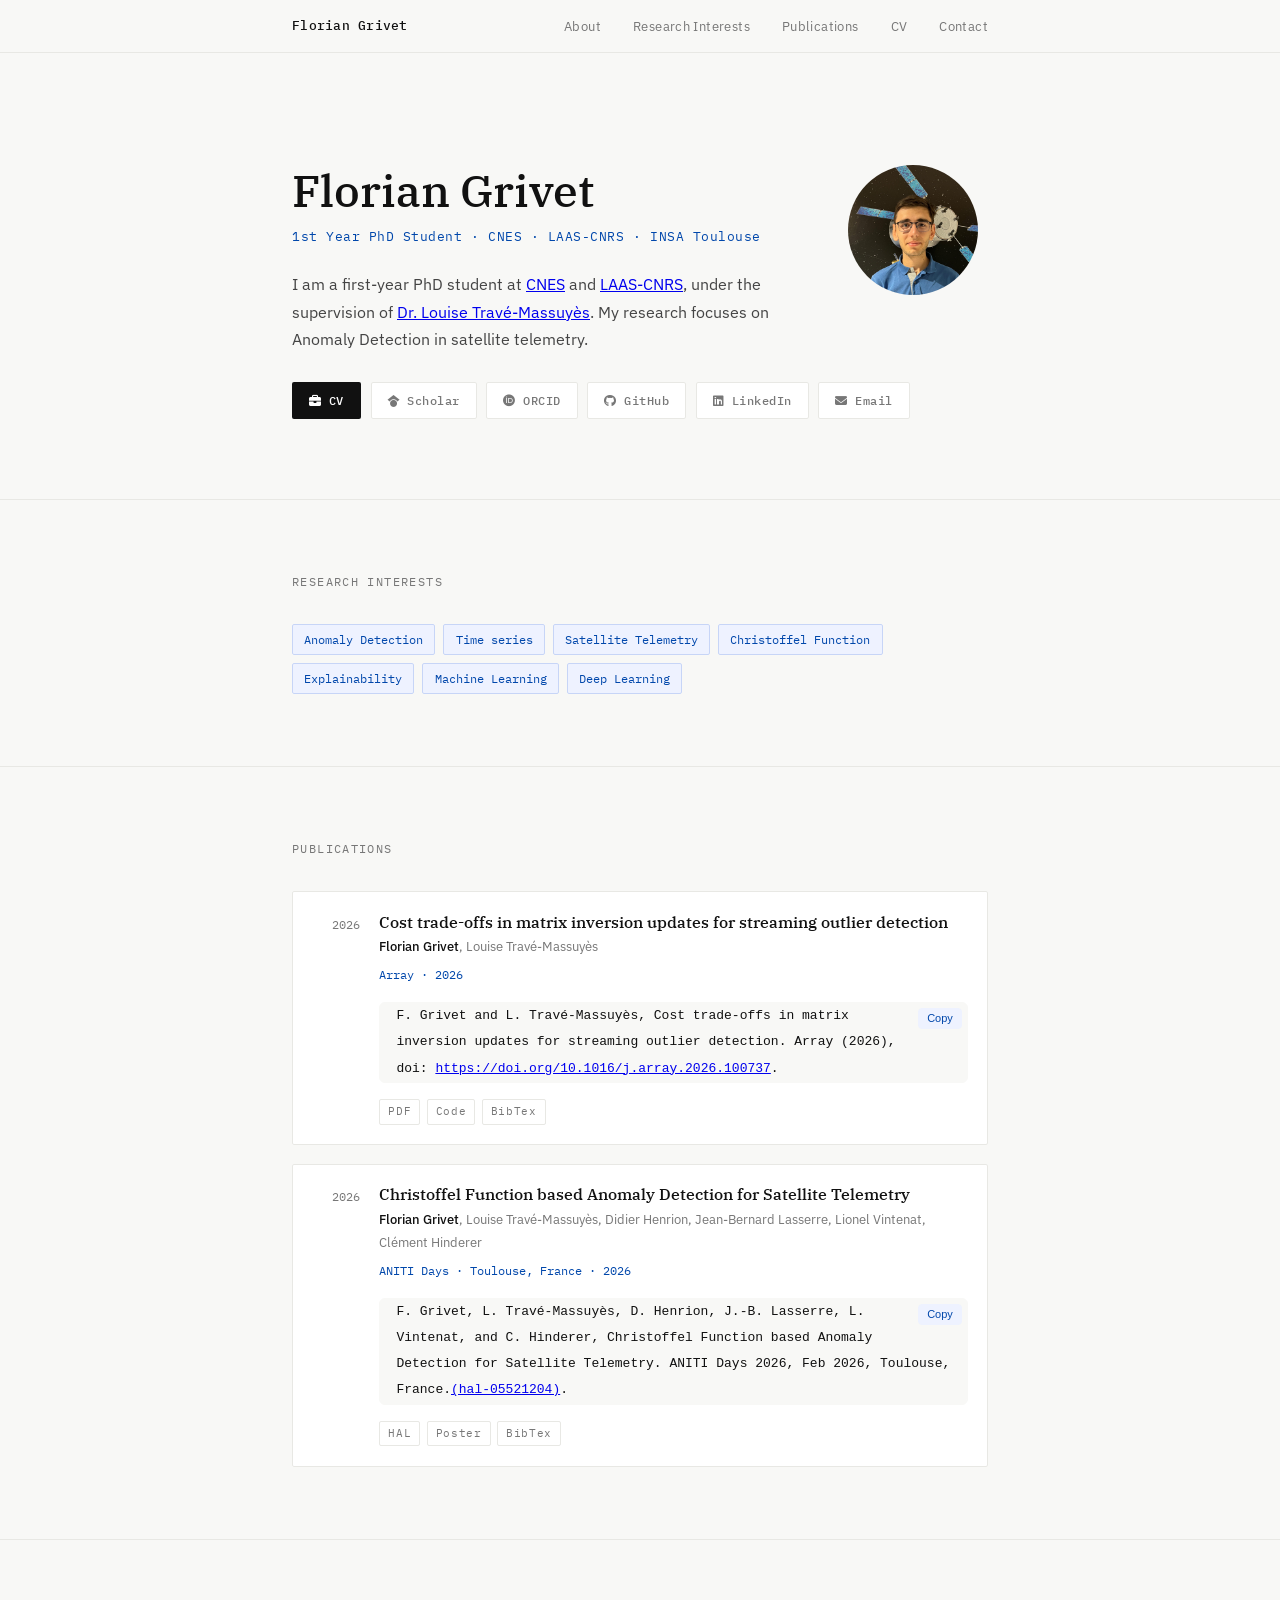
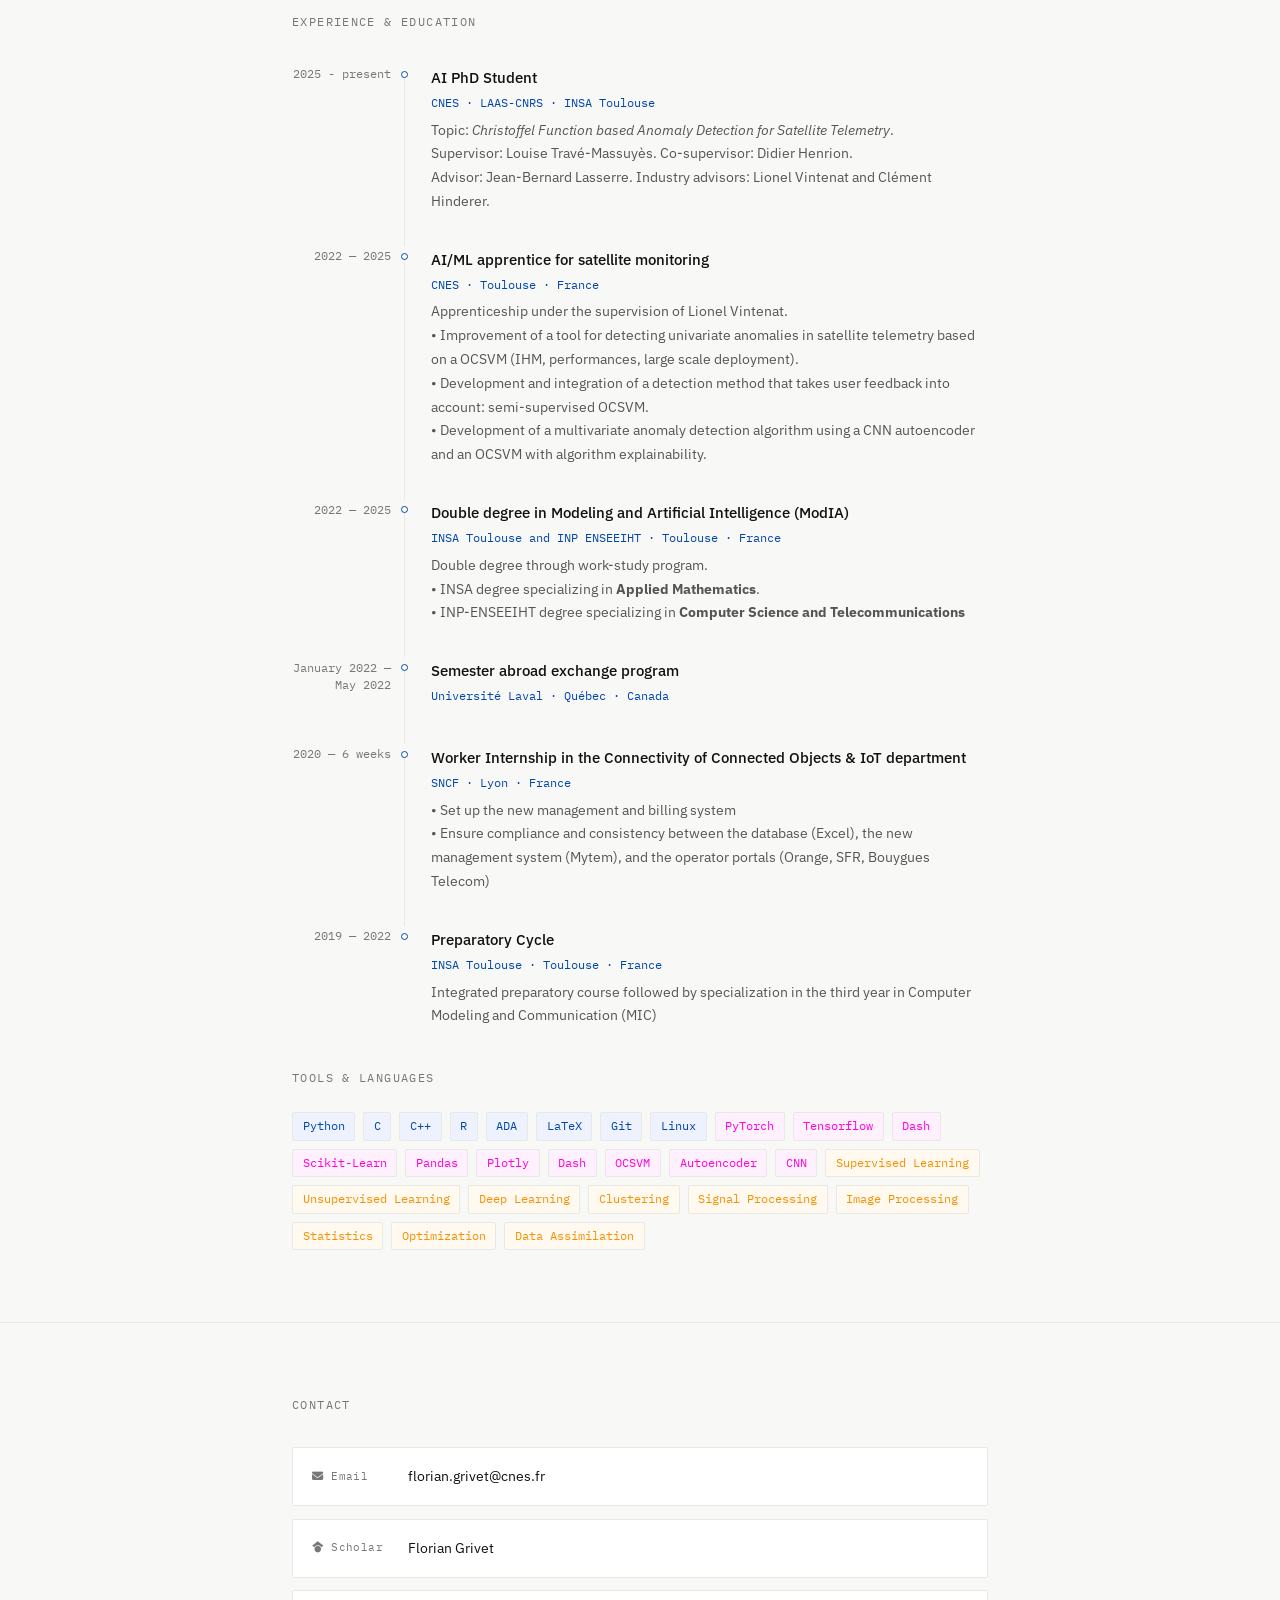
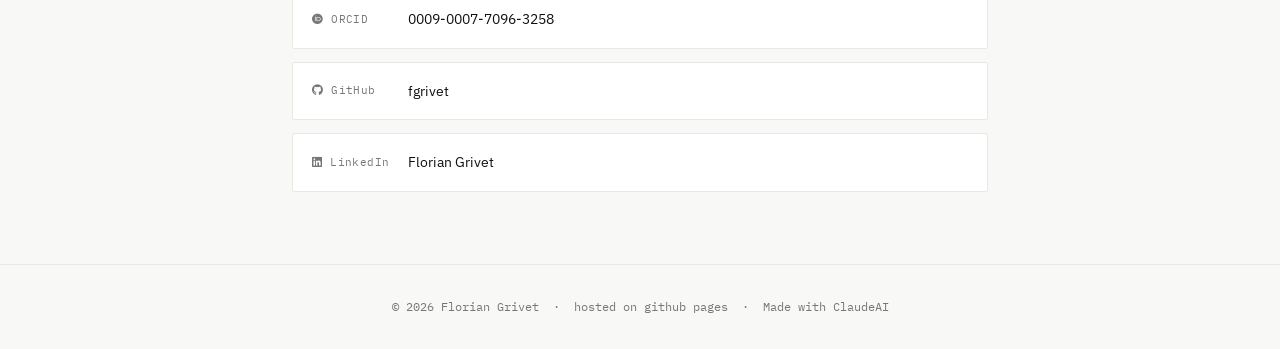
==== commit d8642aab: "Add BibTex and citation for publications" ====
--- a/index.html
+++ b/index.html
@@ -14,6 +14,18 @@
       rel="stylesheet"
       href="https://cdnjs.cloudflare.com/ajax/libs/font-awesome/6.5.1/css/all.min.css"
     />
+    <script>
+      function copyToClipboard(btn, text) {
+        navigator.clipboard.writeText(text).then(() => {
+          btn.classList.add("copied");
+          btn.innerText = "Copied";
+          setTimeout(() => {
+            btn.classList.remove("copied");
+            btn.innerText = "Copy";
+          }, 2000);
+        });
+      }
+    </script>
   </head>
   <body>
     <nav>
@@ -129,6 +141,24 @@
                 <strong>Florian Grivet</strong>, Louise Travé-Massuyès
               </div>
               <div class="pub-venue">Array · 2026</div>
+              <div class="pub-citation-block">
+                <button
+                  class="pub-copy-btn"
+                  onclick="copyToClipboard(this, this.nextElementSibling.innerText)"
+                >
+                  Copy
+                </button>
+                <code class="pub-citation"
+                  >F. Grivet and L. Travé-Massuyès, Cost trade-offs in matrix
+                  inversion updates for streaming outlier detection. Array
+                  (2026), doi:
+                  <a
+                    href="https://doi.org/10.1016/j.array.2026.100737"
+                    target="_blank"
+                    >https://doi.org/10.1016/j.array.2026.100737</a
+                  >.</code
+                >
+              </div>
               <div class="pub-badges">
                 <a
                   href="https://doi.org/10.1016/j.array.2026.100737"
@@ -143,7 +173,12 @@
                   target="_blank"
                   >Code</a
                 >
-                <!-- <a href="#" class="badge">BibTeX</a> -->
+                <a
+                  href="https://www.sciencedirect.com/sdfe/arp/cite?pii=S2590005626000603&format=text%2Fx-bibtex&withabstract=true"
+                  class="badge"
+                  target="_blank"
+                  >BibTex</a
+                >
               </div>
             </div>
           </div>
@@ -161,6 +196,24 @@
                 Hinderer
               </div>
               <div class="pub-venue">ANITI Days · Toulouse, France · 2026</div>
+              <div class="pub-citation-block">
+                <button
+                  class="pub-copy-btn"
+                  onclick="copyToClipboard(this, this.nextElementSibling.innerText)"
+                >
+                  Copy
+                </button>
+                <code class="pub-citation"
+                  >F. Grivet, L. Travé-Massuyès, D. Henrion, J.-B. Lasserre, L.
+                  Vintenat, and C. Hinderer, Christoffel Function based Anomaly
+                  Detection for Satellite Telemetry. ANITI Days 2026, Feb 2026,
+                  Toulouse, France.<a
+                    href="https://hal.science/hal-05521204"
+                    target="_blank"
+                    >(hal-05521204)</a
+                  >.</code
+                >
+              </div>
               <div class="pub-badges">
                 <a
                   href="https://hal.science/hal-05521204v1"
@@ -173,6 +226,12 @@
                   class="badge"
                   target="_blank"
                   >Poster</a
+                >
+                <a
+                  href="https://hal.science/hal-05521204v1/bibtex"
+                  class="badge"
+                  target="_blank"
+                  >BibTex</a
                 >
               </div>
             </div>
--- a/style.css
+++ b/style.css
@@ -38,7 +38,7 @@
   border-bottom: 1px solid var(--faint);
 }
 .nav-inner {
-  max-width: 1000px;
+  max-width: 760px;
   margin: auto;
   padding: 0 2rem;
   display: flex;
@@ -72,7 +72,7 @@
 
 /* LAYOUT */
 .container {
-  max-width: 1000px;
+  max-width: 760px;
   margin: auto;
   padding: 0 2rem;
 }
@@ -90,6 +90,7 @@
   text-transform: uppercase;
   color: var(--muted);
   margin-bottom: 2rem;
+  animation: fadeUp 0.5s 0.35s ease both;
 }
 
 /* HERO */
@@ -186,6 +187,7 @@
   display: flex;
   flex-wrap: wrap;
   gap: 0.5rem;
+  animation: fadeUp 0.5s 0.4s ease both;
 }
 .tag {
   font-family: "IBM Plex Mono", monospace;
@@ -202,6 +204,7 @@
   display: flex;
   flex-direction: column;
   gap: 1.2rem;
+  animation: fadeUp 0.5s 0.4s ease both;
 }
 .pub-item {
   display: grid;
@@ -238,6 +241,48 @@
 .pub-authors strong {
   color: var(--ink);
   font-weight: 500;
+}
+.pub-citation-block {
+  position: relative;
+  background: var(--bg);
+  border: 1px solid var(--bg);
+  border-radius: 6px;
+  font-family: monospace;
+  margin: 1rem 0;
+  padding-left: 1rem;
+}
+.pub-citation {
+  margin: 0;
+  color: var(--ink);
+  font-size: 13px;
+  line-height: 1.6;
+  overflow-x: auto;
+  white-space: wrap;
+  word-wrap: break-word;
+}
+.pub-copy-btn {
+  position: static;
+  background: var(--accent-light);
+  border: 1px solid var(--accent-light);
+  color: var(--accent);
+  padding: 4px 8px;
+  border-radius: 4px;
+  cursor: pointer;
+  font-size: 11px;
+  line-height: 1;
+  float: right;
+  /* top: 0.5rem;
+  right: 0.5rem; */
+  opacity: 1;
+  transition: all 0.2s;
+  margin: 5px 5px 10px 10px;
+}
+.pub-copy-btn:hover {
+  border-color: var(--accent);
+}
+.pub-copy-btn.copied {
+  opacity: 1;
+  color: #349c42;
 }
 .pub-venue {
   font-size: 0.78rem;
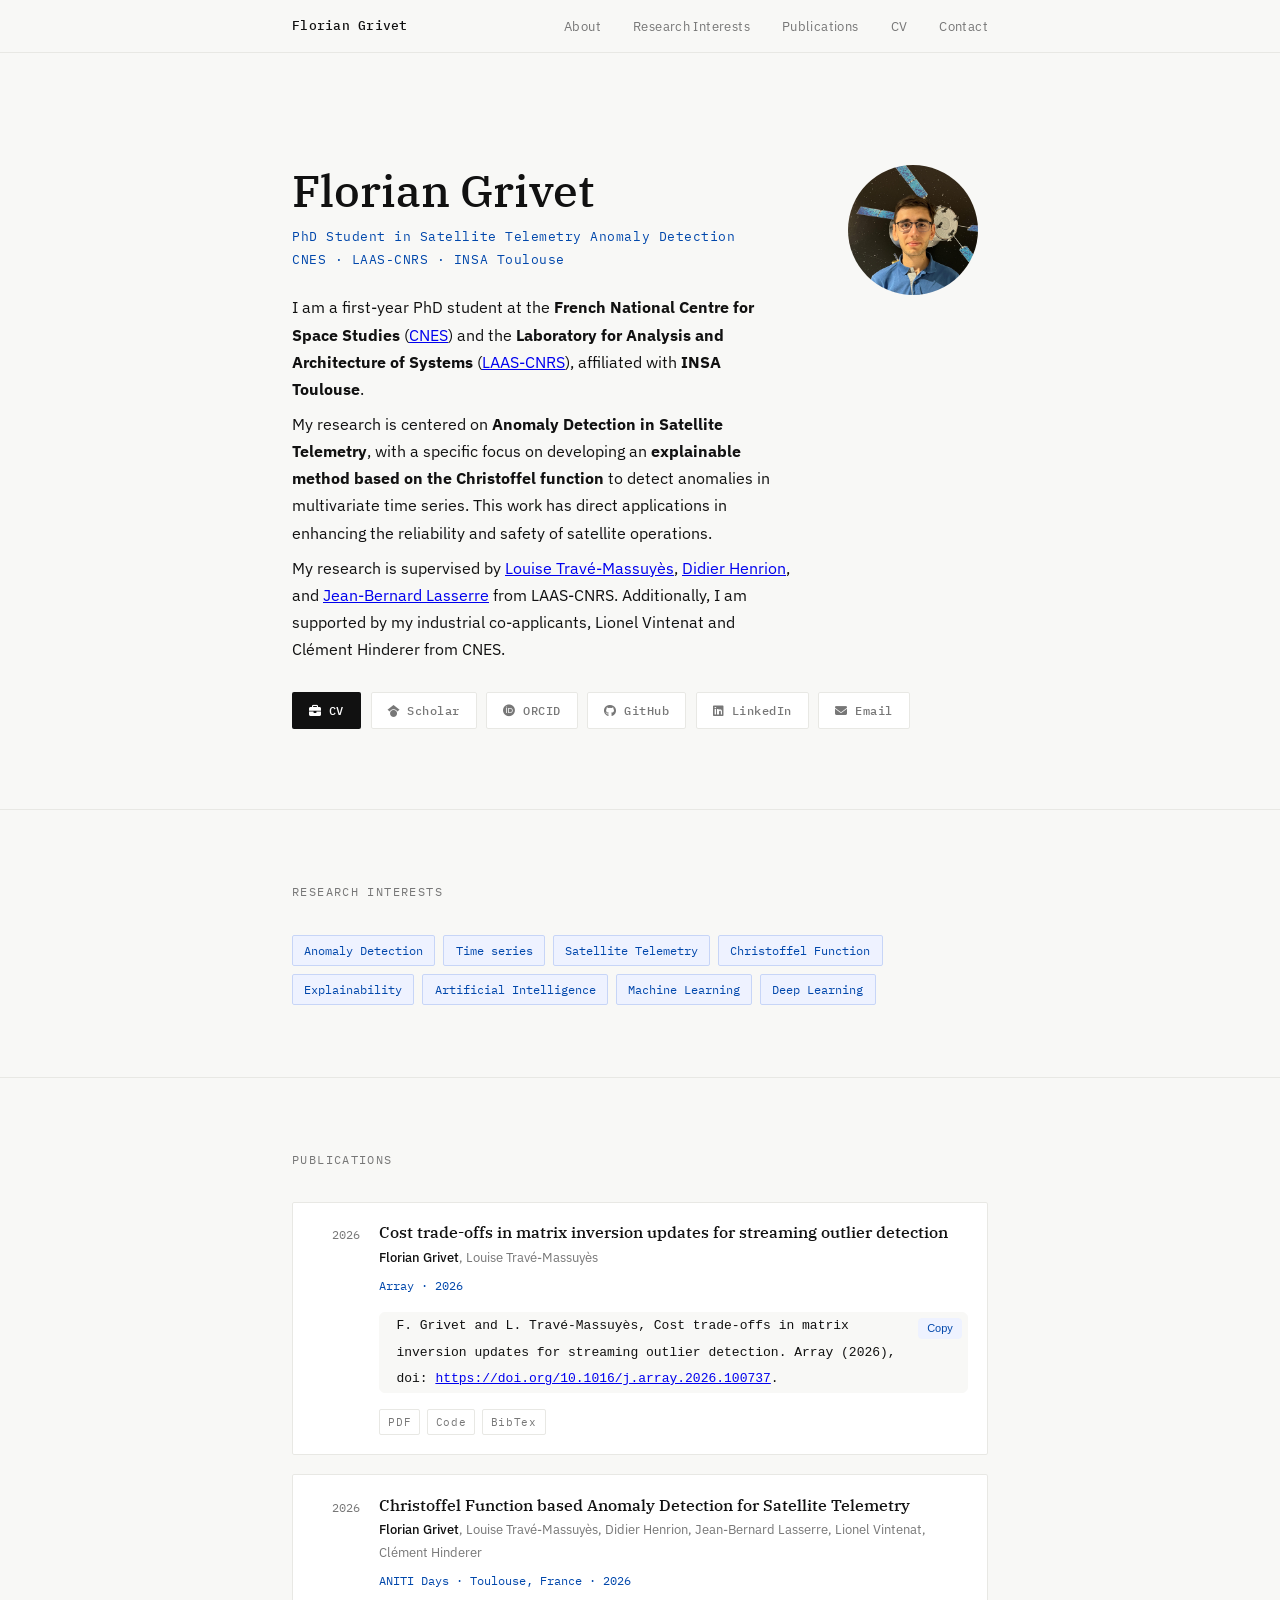
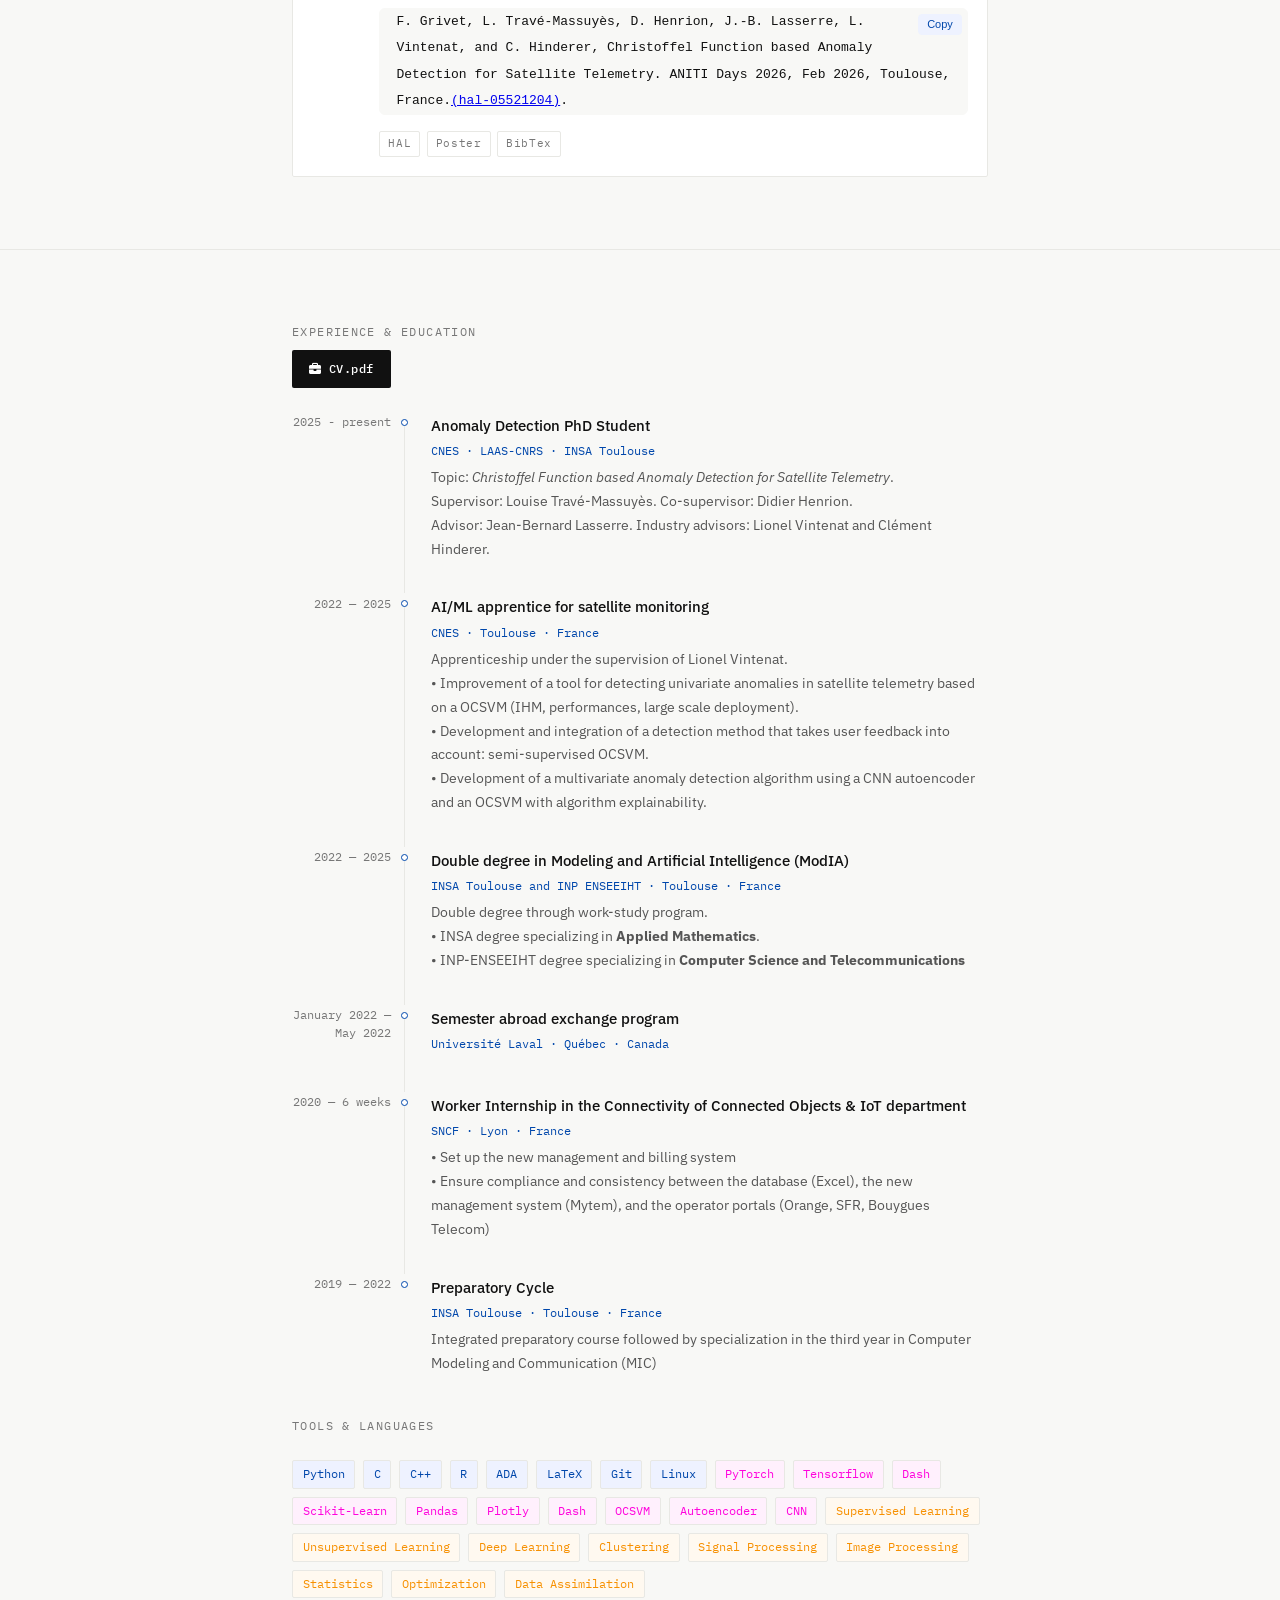
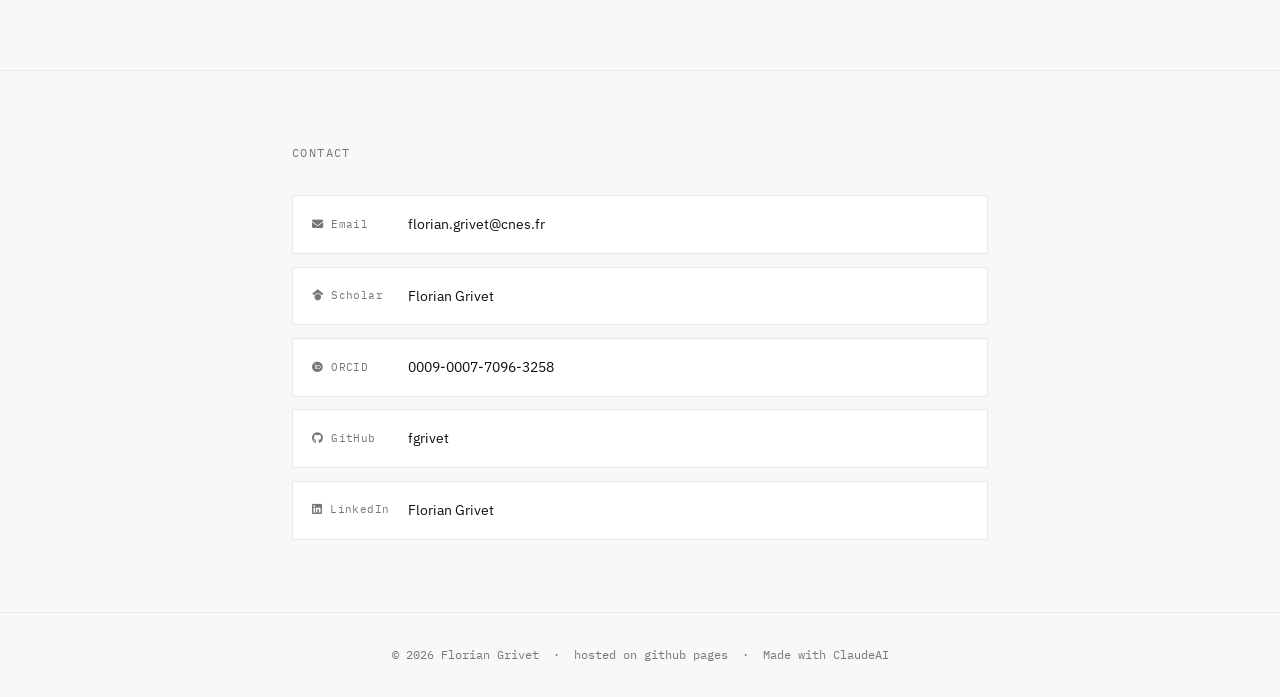
==== commit bb7f79f7: "Expand the About Me section" ====
--- a/index.html
+++ b/index.html
@@ -3,7 +3,7 @@
   <head>
     <meta charset="UTF-8" />
     <meta name="viewport" content="width=device-width, initial-scale=1.0" />
-    <title>Florian Grivet — PhD Student in AI</title>
+    <title>Florian Grivet — PhD Student in Anomaly Detection</title>
     <link rel="preconnect" href="https://fonts.googleapis.com" />
     <link
       href="https://fonts.googleapis.com/css2?family=IBM+Plex+Serif:ital,wght@0,400;0,500;1,400&family=IBM+Plex+Sans:wght@300;400;500&family=IBM+Plex+Mono:wght@400;500&display=swap"
@@ -49,19 +49,49 @@
           <div>
             <h1>Florian Grivet</h1>
             <div class="hero-role">
-              1st Year PhD Student · CNES · LAAS-CNRS · INSA Toulouse
+              PhD Student in Satellite Telemetry Anomaly Detection <br />CNES ·
+              LAAS-CNRS · INSA Toulouse
             </div>
             <p class="hero-bio">
-              I am a first-year PhD student at
-              <a href="https://www.cnes.fr/en" target="_blank">CNES</a> and
-              <a href="https://www.laas.fr/en" target="_blank">LAAS-CNRS</a>,
-              under the supervision of
+              I am a first-year PhD student at the
+              <strong>French National Centre for Space Studies</strong> (<a
+                href="https://www.cnes.fr/en"
+                target="_blank"
+                >CNES</a
+              >) and the
+              <strong
+                >Laboratory for Analysis and Architecture of Systems</strong
+              >
+              (<a href="https://www.laas.fr/en" target="_blank">LAAS-CNRS</a>),
+              affiliated with <strong>INSA Toulouse</strong>.
+            </p>
+            <p class="hero-bio">
+              My research is centered on
+              <strong> Anomaly Detection in Satellite Telemetry</strong>, with a
+              specific focus on developing an
+              <strong
+                >explainable method based on the Christoffel function</strong
+              >
+              to detect anomalies in multivariate time series. This work has
+              direct applications in enhancing the reliability and safety of
+              satellite operations.
+            </p>
+
+            <p class="hero-bio last">
+              My research is supervised by
               <a
                 href="https://homepages.laas.fr/louise/centre.html"
                 target="_blank"
-                >Dr. Louise Travé-Massuyès</a
-              >. My research focuses on Anomaly Detection in satellite
-              telemetry.
+                >Louise Travé-Massuyès</a
+              >,
+              <a href="https://homepages.laas.fr/henrion/" target="_blank"
+                >Didier Henrion</a
+              >, and
+              <a href="https://homepages.laas.fr/lasserre/" target="_blank"
+                >Jean-Bernard Lasserre</a
+              >
+              from LAAS-CNRS. Additionally, I am supported by my industrial
+              co-applicants, Lionel Vintenat and Clément Hinderer from CNES.
             </p>
           </div>
           <div class="avatar-wrap">
@@ -94,7 +124,7 @@
           >
           <!-- <a href="https://arxiv.org" class="btn btn-ghost" target="_blank">arXiv</a> -->
           <a
-            href="https://fr.linkedin.com/in/floriangrivet"
+            href="https://fr.linkedin.com/in/floriangrivet/en"
             class="btn btn-ghost"
             target="_blank"
             ><i class="fa-brands fa-linkedin"></i> LinkedIn</a
@@ -119,6 +149,7 @@
           <span class="tag">Satellite Telemetry</span>
           <span class="tag">Christoffel Function</span>
           <span class="tag">Explainability</span>
+          <span class="tag">Artificial Intelligence</span>
           <span class="tag">Machine Learning</span>
           <span class="tag">Deep Learning</span>
         </div>
@@ -244,11 +275,17 @@
     <section id="cv">
       <div class="container">
         <div class="section-label">Experience & Education</div>
+        <a
+          href="cv.html"
+          class="btn btn-primary no-cv"
+          style="position: relative; top: -1.5rem"
+          ><i class="fa-solid fa-briefcase"></i> CV.pdf</a
+        >
         <div class="tl">
           <div class="tl-item">
             <div class="tl-date">2025 - present</div>
             <div class="tl-body">
-              <h3>AI PhD Student</h3>
+              <h3>Anomaly Detection PhD Student</h3>
               <div class="tl-org">CNES · LAAS-CNRS · INSA Toulouse</div>
               <p>
                 Topic:
@@ -457,7 +494,7 @@
             <span class="c-val">fgrivet</span>
           </a>
           <a
-            href="https://linkedin.com/in/floriangrivet"
+            href="https://fr.linkedin.com/in/floriangrivet/en"
             class="contact-row"
             target="_blank"
           >
--- a/style.css
+++ b/style.css
@@ -121,11 +121,14 @@
   animation: fadeUp 0.5s 0.1s ease both;
 }
 .hero-bio {
-  color: #444;
+  color: var(--ink);
   font-size: 0.97rem;
   max-width: 500px;
+  margin-bottom: 0.5rem;
+  animation: fadeUp 0.5s 0.2s ease both;
+}
+.hero-bio.last {
   margin-bottom: 1.8rem;
-  animation: fadeUp 0.5s 0.2s ease both;
 }
 .hero-links {
   display: flex;
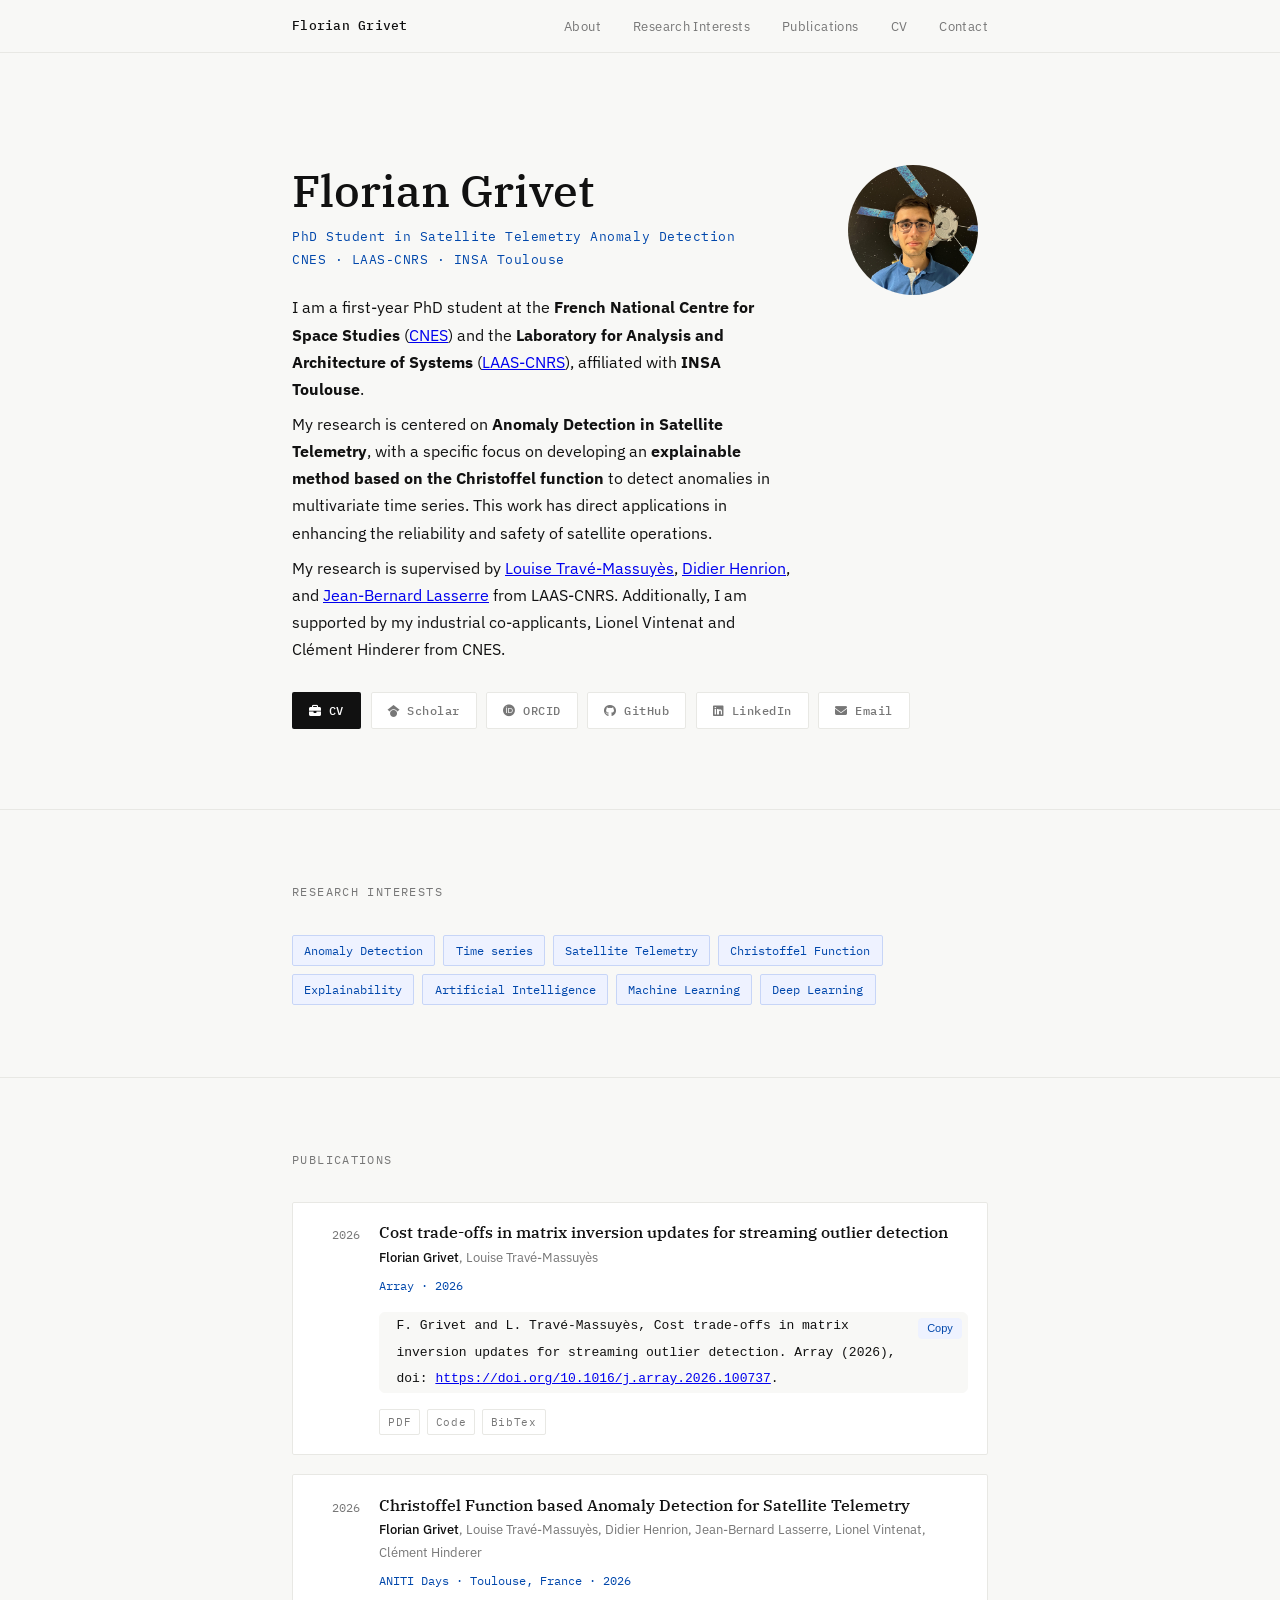
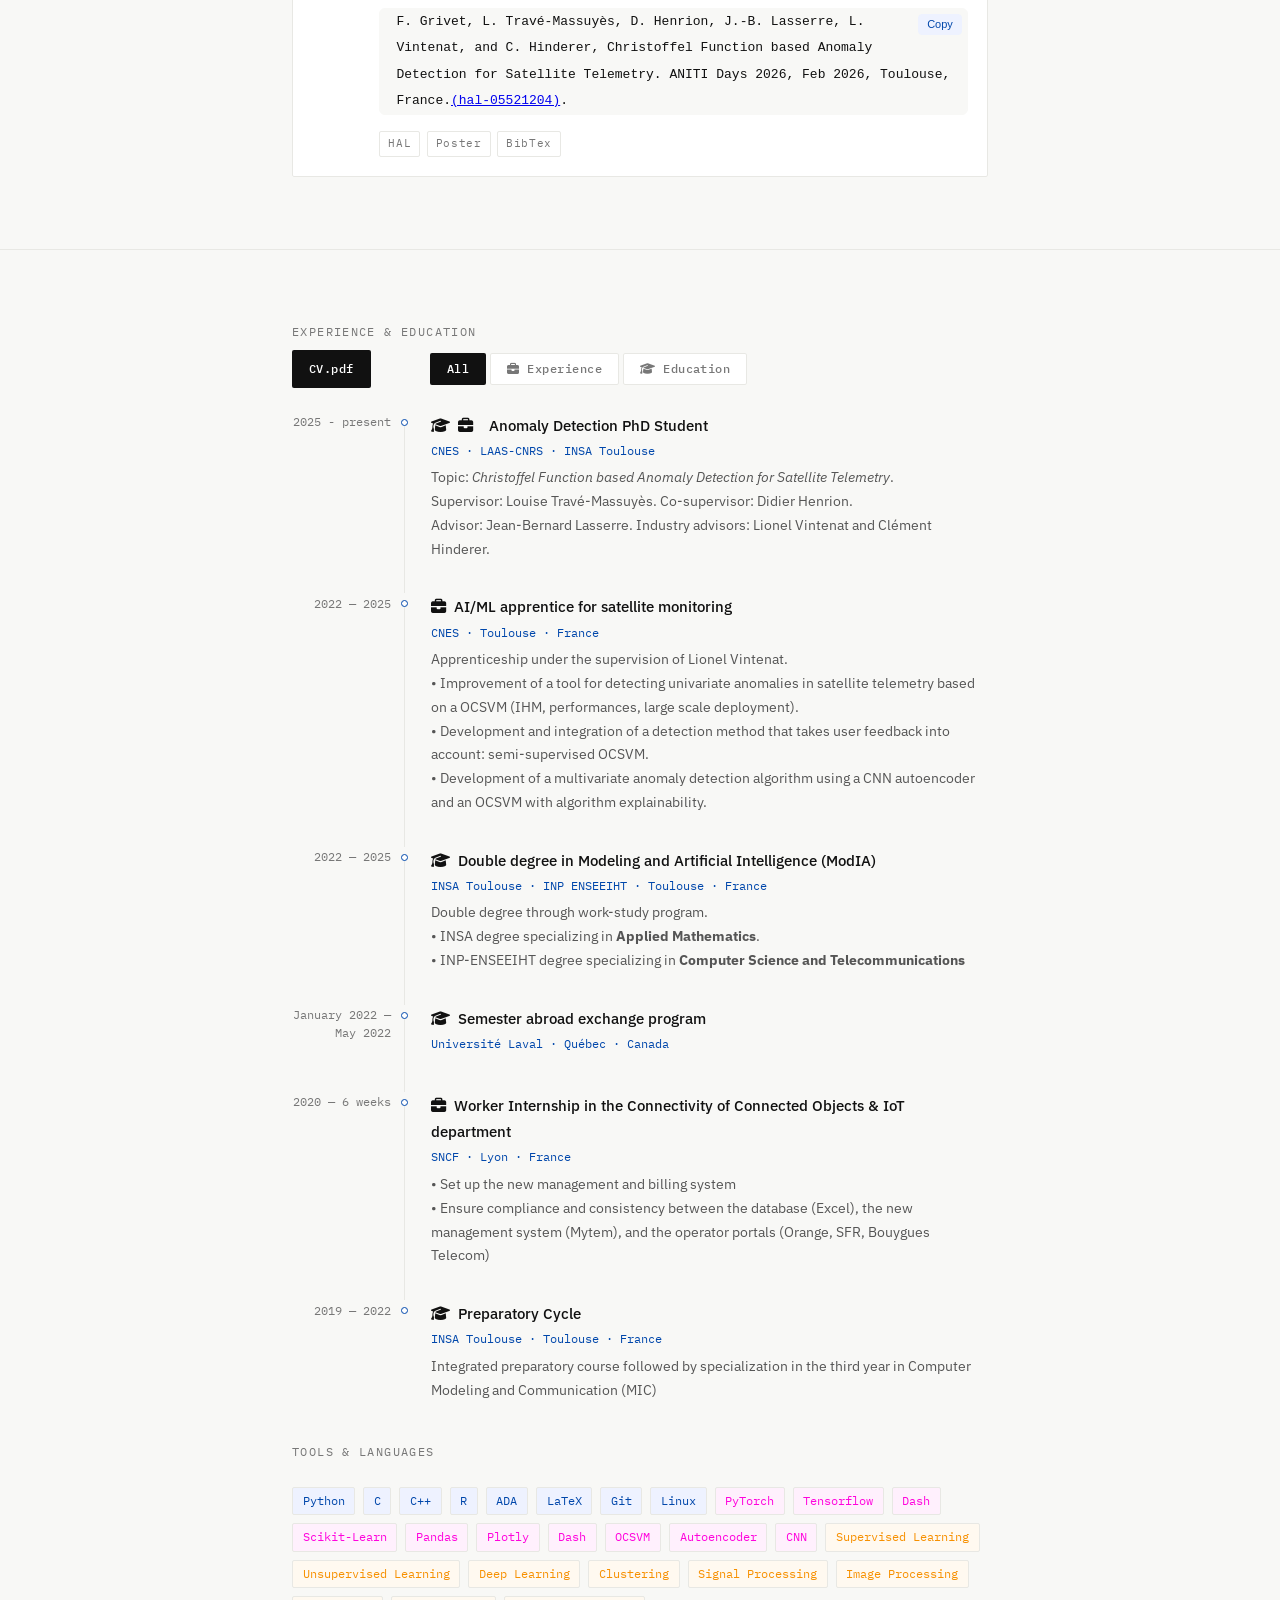
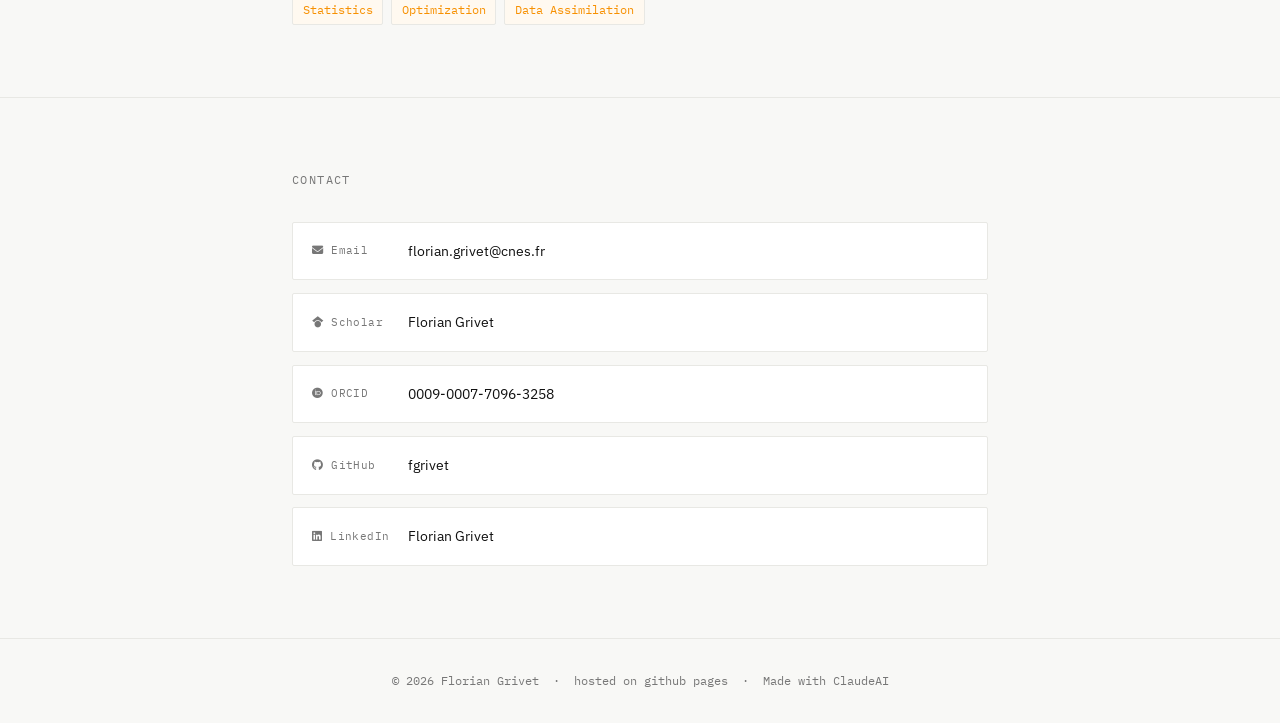
==== commit 2abe1e22: "Add filter to the cv section and prettier file" ====
--- a/index.html
+++ b/index.html
@@ -10,10 +10,7 @@
       rel="stylesheet"
     />
     <link rel="stylesheet" href="style.css" />
-    <link
-      rel="stylesheet"
-      href="https://cdnjs.cloudflare.com/ajax/libs/font-awesome/6.5.1/css/all.min.css"
-    />
+    <link rel="stylesheet" href="https://cdnjs.cloudflare.com/ajax/libs/font-awesome/6.5.1/css/all.min.css" />
     <script>
       function copyToClipboard(btn, text) {
         navigator.clipboard.writeText(text).then(() => {
@@ -24,6 +21,48 @@
             btn.innerText = "Copy";
           }, 2000);
         });
+      }
+      function showOnlyExperience() {
+        document.querySelectorAll(".tl-item.education").forEach((div) => {
+          div.style.display = "none";
+        });
+        document.querySelectorAll(".tl-item.experience").forEach((div) => {
+          div.style.display = "grid";
+        });
+        document.getElementById("ExperienceButton").classList.add("btn-primary");
+        document.getElementById("ExperienceButton").classList.remove("btn-ghost");
+        document.getElementById("EducationButton").classList.add("btn-ghost");
+        document.getElementById("EducationButton").classList.remove("btn-primary");
+        document.getElementById("AllButton").classList.add("btn-ghost");
+        document.getElementById("AllButton").classList.remove("btn-primary");
+      }
+      function showOnlyEducation() {
+        document.querySelectorAll(".tl-item.experience").forEach((div) => {
+          div.style.display = "none";
+        });
+        document.querySelectorAll(".tl-item.education").forEach((div) => {
+          div.style.display = "grid";
+        });
+        document.getElementById("ExperienceButton").classList.add("btn-ghost");
+        document.getElementById("ExperienceButton").classList.remove("btn-primary");
+        document.getElementById("EducationButton").classList.add("btn-primary");
+        document.getElementById("EducationButton").classList.remove("btn-ghost");
+        document.getElementById("AllButton").classList.add("btn-ghost");
+        document.getElementById("AllButton").classList.remove("btn-primary");
+      }
+      function showBoth() {
+        document.querySelectorAll(".tl-item.education").forEach((div) => {
+          div.style.display = "grid";
+        });
+        document.querySelectorAll(".tl-item.experience").forEach((div) => {
+          div.style.display = "grid";
+        });
+        document.getElementById("ExperienceButton").classList.add("btn-ghost");
+        document.getElementById("ExperienceButton").classList.remove("btn-primary");
+        document.getElementById("EducationButton").classList.add("btn-ghost");
+        document.getElementById("EducationButton").classList.remove("btn-primary");
+        document.getElementById("AllButton").classList.add("btn-primary");
+        document.getElementById("AllButton").classList.remove("btn-ghost");
       }
     </script>
   </head>
@@ -49,8 +88,7 @@
           <div>
             <h1>Florian Grivet</h1>
             <div class="hero-role">
-              PhD Student in Satellite Telemetry Anomaly Detection <br />CNES ·
-              LAAS-CNRS · INSA Toulouse
+              PhD Student in Satellite Telemetry Anomaly Detection <br />CNES · LAAS-CNRS · INSA Toulouse
             </div>
             <p class="hero-bio">
               I am a first-year PhD student at the
@@ -59,39 +97,25 @@
                 target="_blank"
                 >CNES</a
               >) and the
-              <strong
-                >Laboratory for Analysis and Architecture of Systems</strong
-              >
-              (<a href="https://www.laas.fr/en" target="_blank">LAAS-CNRS</a>),
-              affiliated with <strong>INSA Toulouse</strong>.
+              <strong>Laboratory for Analysis and Architecture of Systems</strong>
+              (<a href="https://www.laas.fr/en" target="_blank">LAAS-CNRS</a>), affiliated with
+              <strong>INSA Toulouse</strong>.
             </p>
             <p class="hero-bio">
               My research is centered on
-              <strong> Anomaly Detection in Satellite Telemetry</strong>, with a
-              specific focus on developing an
-              <strong
-                >explainable method based on the Christoffel function</strong
-              >
-              to detect anomalies in multivariate time series. This work has
-              direct applications in enhancing the reliability and safety of
-              satellite operations.
+              <strong> Anomaly Detection in Satellite Telemetry</strong>, with a specific focus on developing an
+              <strong>explainable method based on the Christoffel function</strong>
+              to detect anomalies in multivariate time series. This work has direct applications in enhancing the
+              reliability and safety of satellite operations.
             </p>
 
             <p class="hero-bio last">
               My research is supervised by
-              <a
-                href="https://homepages.laas.fr/louise/centre.html"
-                target="_blank"
-                >Louise Travé-Massuyès</a
-              >,
-              <a href="https://homepages.laas.fr/henrion/" target="_blank"
-                >Didier Henrion</a
-              >, and
-              <a href="https://homepages.laas.fr/lasserre/" target="_blank"
-                >Jean-Bernard Lasserre</a
-              >
-              from LAAS-CNRS. Additionally, I am supported by my industrial
-              co-applicants, Lionel Vintenat and Clément Hinderer from CNES.
+              <a href="https://homepages.laas.fr/louise/centre.html" target="_blank">Louise Travé-Massuyès</a>,
+              <a href="https://homepages.laas.fr/henrion/" target="_blank">Didier Henrion</a>, and
+              <a href="https://homepages.laas.fr/lasserre/" target="_blank">Jean-Bernard Lasserre</a>
+              from LAAS-CNRS. Additionally, I am supported by my industrial co-applicants, Lionel Vintenat and Clément
+              Hinderer from CNES.
             </p>
           </div>
           <div class="avatar-wrap">
@@ -101,38 +125,24 @@
           </div>
         </div>
         <div class="hero-links">
-          <a href="cv.html" class="btn btn-primary"
-            ><i class="fa-solid fa-briefcase"></i> CV</a
-          >
+          <a href="cv.html" class="btn btn-primary"><i class="fa-solid fa-briefcase"></i> CV</a>
           <a
             href="https://scholar.google.fr/citations?user=eT-QkogAAAAJ&hl=fr&oi=ao"
             class="btn btn-ghost"
             target="_blank"
             ><i class="fa-brands fa-google-scholar"></i> Scholar</a
           >
-          <a
-            href="https://orcid.org/0009-0007-7096-3258"
-            class="btn btn-ghost"
-            target="_blank"
+          <a href="https://orcid.org/0009-0007-7096-3258" class="btn btn-ghost" target="_blank"
             ><i class="fa-brands fa-orcid"></i> ORCID</a
           >
-          <a
-            href="https://github.com/fgrivet"
-            class="btn btn-ghost"
-            target="_blank"
+          <a href="https://github.com/fgrivet" class="btn btn-ghost" target="_blank"
             ><i class="fa-brands fa-github"></i> GitHub</a
           >
           <!-- <a href="https://arxiv.org" class="btn btn-ghost" target="_blank">arXiv</a> -->
-          <a
-            href="https://fr.linkedin.com/in/floriangrivet/en"
-            class="btn btn-ghost"
-            target="_blank"
+          <a href="https://fr.linkedin.com/in/floriangrivet/en" class="btn btn-ghost" target="_blank"
             ><i class="fa-brands fa-linkedin"></i> LinkedIn</a
           >
-          <a
-            href="mailto:florian.grivet@cnes.fr"
-            class="btn btn-ghost"
-            target="_blank"
+          <a href="mailto:florian.grivet@cnes.fr" class="btn btn-ghost" target="_blank"
             ><i class="fa-solid fa-envelope"></i> Email</a
           >
         </div>
@@ -164,39 +174,23 @@
           <div class="pub-item">
             <div class="pub-year">2026</div>
             <div>
-              <div class="pub-title">
-                Cost trade-offs in matrix inversion updates for streaming
-                outlier detection
-              </div>
-              <div class="pub-authors">
-                <strong>Florian Grivet</strong>, Louise Travé-Massuyès
-              </div>
+              <div class="pub-title">Cost trade-offs in matrix inversion updates for streaming outlier detection</div>
+              <div class="pub-authors"><strong>Florian Grivet</strong>, Louise Travé-Massuyès</div>
               <div class="pub-venue">Array · 2026</div>
               <div class="pub-citation-block">
-                <button
-                  class="pub-copy-btn"
-                  onclick="copyToClipboard(this, this.nextElementSibling.innerText)"
-                >
+                <button class="pub-copy-btn" onclick="copyToClipboard(this, this.nextElementSibling.innerText)">
                   Copy
                 </button>
                 <code class="pub-citation"
-                  >F. Grivet and L. Travé-Massuyès, Cost trade-offs in matrix
-                  inversion updates for streaming outlier detection. Array
-                  (2026), doi:
-                  <a
-                    href="https://doi.org/10.1016/j.array.2026.100737"
-                    target="_blank"
+                  >F. Grivet and L. Travé-Massuyès, Cost trade-offs in matrix inversion updates for streaming outlier
+                  detection. Array (2026), doi:
+                  <a href="https://doi.org/10.1016/j.array.2026.100737" target="_blank"
                     >https://doi.org/10.1016/j.array.2026.100737</a
                   >.</code
                 >
               </div>
               <div class="pub-badges">
-                <a
-                  href="https://doi.org/10.1016/j.array.2026.100737"
-                  class="badge"
-                  target="_blank"
-                  >PDF</a
-                >
+                <a href="https://doi.org/10.1016/j.array.2026.100737" class="badge" target="_blank">PDF</a>
                 <!-- <a href="#" class="badge">arXiv</a> -->
                 <a
                   href="https://github.com/fgrivet/cost-trade-offs-matrix-inversion-update"
@@ -217,53 +211,31 @@
           <div class="pub-item">
             <div class="pub-year">2026</div>
             <div>
-              <div class="pub-title">
-                Christoffel Function based Anomaly Detection for Satellite
-                Telemetry
-              </div>
+              <div class="pub-title">Christoffel Function based Anomaly Detection for Satellite Telemetry</div>
               <div class="pub-authors">
-                <strong>Florian Grivet</strong>, Louise Travé-Massuyès, Didier
-                Henrion, Jean-Bernard Lasserre, Lionel Vintenat, Clément
-                Hinderer
+                <strong>Florian Grivet</strong>, Louise Travé-Massuyès, Didier Henrion, Jean-Bernard Lasserre, Lionel
+                Vintenat, Clément Hinderer
               </div>
               <div class="pub-venue">ANITI Days · Toulouse, France · 2026</div>
               <div class="pub-citation-block">
-                <button
-                  class="pub-copy-btn"
-                  onclick="copyToClipboard(this, this.nextElementSibling.innerText)"
-                >
+                <button class="pub-copy-btn" onclick="copyToClipboard(this, this.nextElementSibling.innerText)">
                   Copy
                 </button>
                 <code class="pub-citation"
-                  >F. Grivet, L. Travé-Massuyès, D. Henrion, J.-B. Lasserre, L.
-                  Vintenat, and C. Hinderer, Christoffel Function based Anomaly
-                  Detection for Satellite Telemetry. ANITI Days 2026, Feb 2026,
-                  Toulouse, France.<a
-                    href="https://hal.science/hal-05521204"
-                    target="_blank"
-                    >(hal-05521204)</a
-                  >.</code
+                  >F. Grivet, L. Travé-Massuyès, D. Henrion, J.-B. Lasserre, L. Vintenat, and C. Hinderer, Christoffel
+                  Function based Anomaly Detection for Satellite Telemetry. ANITI Days 2026, Feb 2026, Toulouse,
+                  France.<a href="https://hal.science/hal-05521204" target="_blank">(hal-05521204)</a>.</code
                 >
               </div>
               <div class="pub-badges">
-                <a
-                  href="https://hal.science/hal-05521204v1"
-                  class="badge"
-                  target="_blank"
-                  >HAL</a
-                >
+                <a href="https://hal.science/hal-05521204v1" class="badge" target="_blank">HAL</a>
                 <a
                   href="https://hal.science/hal-05521204v1/file/Poster_ANITI_DAYS_2026_vdef.pdf"
                   class="badge"
                   target="_blank"
                   >Poster</a
                 >
-                <a
-                  href="https://hal.science/hal-05521204v1/bibtex"
-                  class="badge"
-                  target="_blank"
-                  >BibTex</a
-                >
+                <a href="https://hal.science/hal-05521204v1/bibtex" class="badge" target="_blank">BibTex</a>
               </div>
             </div>
           </div>
@@ -275,60 +247,53 @@
     <section id="cv">
       <div class="container">
         <div class="section-label">Experience & Education</div>
-        <a
-          href="cv.html"
-          class="btn btn-primary no-cv"
-          style="position: relative; top: -1.5rem"
-          ><i class="fa-solid fa-briefcase"></i> CV.pdf</a
-        >
+        <div class="buttons-cv no-cv" style="position: relative; top: -1.5rem">
+          <a href="cv.html" class="btn btn-primary"> CV.pdf</a>
+          <button id="AllButton" class="btn btn-primary" onclick="showBoth()">All</button>
+          <button id="ExperienceButton" class="btn btn-ghost" onclick="showOnlyExperience()">
+            <i class="fa-solid fa-briefcase"></i> Experience
+          </button>
+          <button id="EducationButton" class="btn btn-ghost" onclick="showOnlyEducation()">
+            <i class="fa-solid fa-graduation-cap"></i> Education
+          </button>
+        </div>
         <div class="tl">
-          <div class="tl-item">
+          <div class="tl-item education experience">
             <div class="tl-date">2025 - present</div>
             <div class="tl-body">
               <h3>Anomaly Detection PhD Student</h3>
               <div class="tl-org">CNES · LAAS-CNRS · INSA Toulouse</div>
               <p>
                 Topic:
-                <em
-                  >Christoffel Function based Anomaly Detection for Satellite
-                  Telemetry</em
-                >.<br />
-                Supervisor: Louise Travé-Massuyès. Co-supervisor: Didier
-                Henrion.<br />
-                Advisor: Jean-Bernard Lasserre. Industry advisors: Lionel
-                Vintenat and Clément Hinderer.
+                <em>Christoffel Function based Anomaly Detection for Satellite Telemetry</em>.<br />
+                Supervisor: Louise Travé-Massuyès. Co-supervisor: Didier Henrion.<br />
+                Advisor: Jean-Bernard Lasserre. Industry advisors: Lionel Vintenat and Clément Hinderer.
               </p>
             </div>
           </div>
 
-          <div class="tl-item">
+          <div class="tl-item experience">
             <div class="tl-date">2022 — 2025</div>
             <div class="tl-body">
               <h3>AI/ML apprentice for satellite monitoring</h3>
               <div class="tl-org">CNES · Toulouse · France</div>
               <p>
                 Apprenticeship under the supervision of Lionel Vintenat.<br />
-                • Improvement of a tool for detecting univariate anomalies in
-                satellite telemetry based on a OCSVM (IHM, performances, large
-                scale deployment).<br />
-                • Development and integration of a detection method that takes
-                user feedback into account: semi-supervised OCSVM.<br />
-                • Development of a multivariate anomaly detection algorithm
-                using a CNN autoencoder and an OCSVM with algorithm
-                explainability.
+                • Improvement of a tool for detecting univariate anomalies in satellite telemetry based on a OCSVM (IHM,
+                performances, large scale deployment).<br />
+                • Development and integration of a detection method that takes user feedback into account:
+                semi-supervised OCSVM.<br />
+                • Development of a multivariate anomaly detection algorithm using a CNN autoencoder and an OCSVM with
+                algorithm explainability.
               </p>
             </div>
           </div>
 
-          <div class="tl-item">
+          <div class="tl-item education">
             <div class="tl-date">2022 — 2025</div>
             <div class="tl-body">
-              <h3>
-                Double degree in Modeling and Artificial Intelligence (ModIA)
-              </h3>
-              <div class="tl-org">
-                INSA Toulouse and INP ENSEEIHT · Toulouse · France
-              </div>
+              <h3>Double degree in Modeling and Artificial Intelligence (ModIA)</h3>
+              <div class="tl-org">INSA Toulouse · INP ENSEEIHT · Toulouse · France</div>
               <p>
                 Double degree through work-study program.<br />
                 • INSA degree specializing in
@@ -339,7 +304,7 @@
             </div>
           </div>
 
-          <div class="tl-item">
+          <div class="tl-item education">
             <div class="tl-date">January 2022 — May 2022</div>
             <div class="tl-body">
               <h3>Semester abroad exchange program</h3>
@@ -347,40 +312,34 @@
             </div>
           </div>
 
-          <div class="tl-item">
+          <div class="tl-item experience">
             <div class="tl-date">2020 — 6 weeks</div>
             <div class="tl-body">
-              <h3>
-                Worker Internship in the Connectivity of Connected Objects & IoT
-                department
-              </h3>
+              <h3>Worker Internship in the Connectivity of Connected Objects & IoT department</h3>
               <div class="tl-org">SNCF · Lyon · France</div>
               <p>
                 • Set up the new management and billing system<br />
-                • Ensure compliance and consistency between the database
-                (Excel), the new management system (Mytem), and the operator
-                portals (Orange, SFR, Bouygues Telecom)
+                • Ensure compliance and consistency between the database (Excel), the new management system (Mytem), and
+                the operator portals (Orange, SFR, Bouygues Telecom)
               </p>
             </div>
           </div>
 
-          <div class="tl-item">
+          <div class="tl-item education">
             <div class="tl-date">2019 — 2022</div>
             <div class="tl-body">
               <h3>Preparatory Cycle</h3>
               <div class="tl-org">INSA Toulouse · Toulouse · France</div>
               <p>
-                Integrated preparatory course followed by specialization in the
-                third year in Computer Modeling and Communication (MIC)
+                Integrated preparatory course followed by specialization in the third year in Computer Modeling and
+                Communication (MIC)
               </p>
             </div>
           </div>
         </div>
 
         <div style="margin-top: 2.5rem">
-          <div class="section-label" style="margin-bottom: 0.8rem">
-            Tools & Languages
-          </div>
+          <div class="section-label" style="margin-bottom: 0.8rem">Tools & Languages</div>
           <div class="skills-row">
             <span class="skill language">Python</span>
             <span class="skill language">C</span>
@@ -460,9 +419,7 @@
         <div class="section-label">Contact</div>
         <div class="contact-list">
           <a href="mailto:florian.grivet@cnes.fr" class="contact-row">
-            <span class="c-icon"
-              ><i class="fa-solid fa-envelope"></i> Email</span
-            >
+            <span class="c-icon"><i class="fa-solid fa-envelope"></i> Email</span>
             <span class="c-val">florian.grivet@cnes.fr</span>
           </a>
           <a
@@ -470,46 +427,25 @@
             class="contact-row"
             target="_blank"
           >
-            <span class="c-icon"
-              ><i class="fa-brands fa-google-scholar"></i> Scholar</span
-            >
+            <span class="c-icon"><i class="fa-brands fa-google-scholar"></i> Scholar</span>
             <span class="c-val">Florian Grivet</span>
           </a>
-          <a
-            href="https://orcid.org/0009-0007-7096-3258"
-            class="contact-row"
-            target="_blank"
-          >
+          <a href="https://orcid.org/0009-0007-7096-3258" class="contact-row" target="_blank">
             <span class="c-icon"><i class="fa-brands fa-orcid"></i> ORCID</span>
             <span class="c-val">0009-0007-7096-3258</span>
           </a>
-          <a
-            href="https://github.com/fgrivet"
-            class="contact-row"
-            target="_blank"
-          >
-            <span class="c-icon"
-              ><i class="fa-brands fa-github"></i> GitHub</span
-            >
+          <a href="https://github.com/fgrivet" class="contact-row" target="_blank">
+            <span class="c-icon"><i class="fa-brands fa-github"></i> GitHub</span>
             <span class="c-val">fgrivet</span>
           </a>
-          <a
-            href="https://fr.linkedin.com/in/floriangrivet/en"
-            class="contact-row"
-            target="_blank"
-          >
-            <span class="c-icon"
-              ><i class="fa-brands fa-linkedin"></i> LinkedIn</span
-            >
+          <a href="https://fr.linkedin.com/in/floriangrivet/en" class="contact-row" target="_blank">
+            <span class="c-icon"><i class="fa-brands fa-linkedin"></i> LinkedIn</span>
             <span class="c-val">Florian Grivet</span>
           </a>
         </div>
       </div>
     </section>
 
-    <footer>
-      © 2026 Florian Grivet &nbsp;·&nbsp; hosted on github pages &nbsp;·&nbsp;
-      Made with ClaudeAI
-    </footer>
+    <footer>© 2026 Florian Grivet &nbsp;·&nbsp; hosted on github pages &nbsp;·&nbsp; Made with ClaudeAI</footer>
   </body>
 </html>
--- a/style.css
+++ b/style.css
@@ -326,6 +326,25 @@
   position: relative;
   padding-bottom: 2rem;
 }
+#AllButton {
+  margin-left: 55px;
+}
+.tl-item.education .tl-body h3::before,
+.tl-item.experience .tl-body h3::before {
+  font-family: "Font Awesome 6 Free";
+  font-weight: 900;
+  margin-right: 8px;
+}
+.tl-item.education .tl-body h3::before {
+  content: "\f19d";
+}
+.tl-item.experience .tl-body h3::before {
+  content: "\f0b1";
+}
+.tl-item.education.experience .tl-body h3::before {
+  content: "\f19d \f0b1";
+  letter-spacing: 8px;
+}
 .tl-item:last-child {
   padding-bottom: 0;
 }
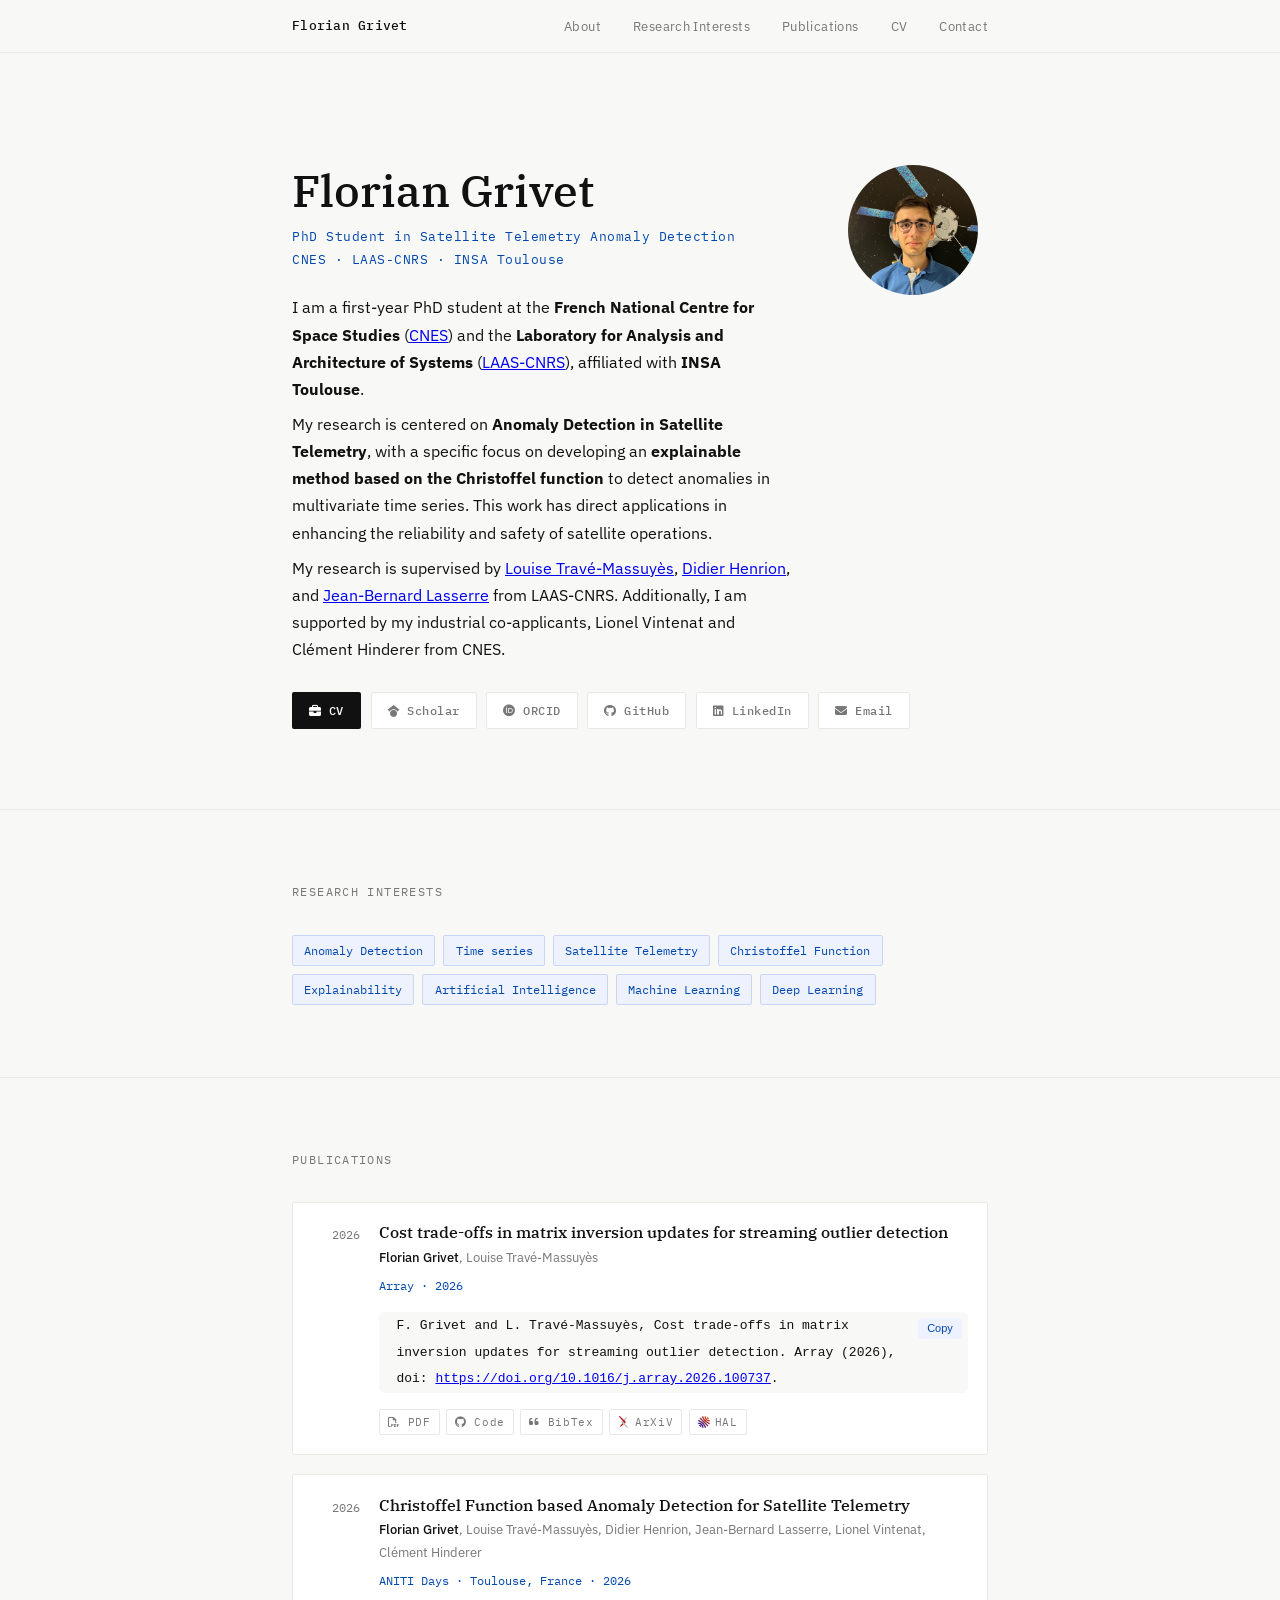
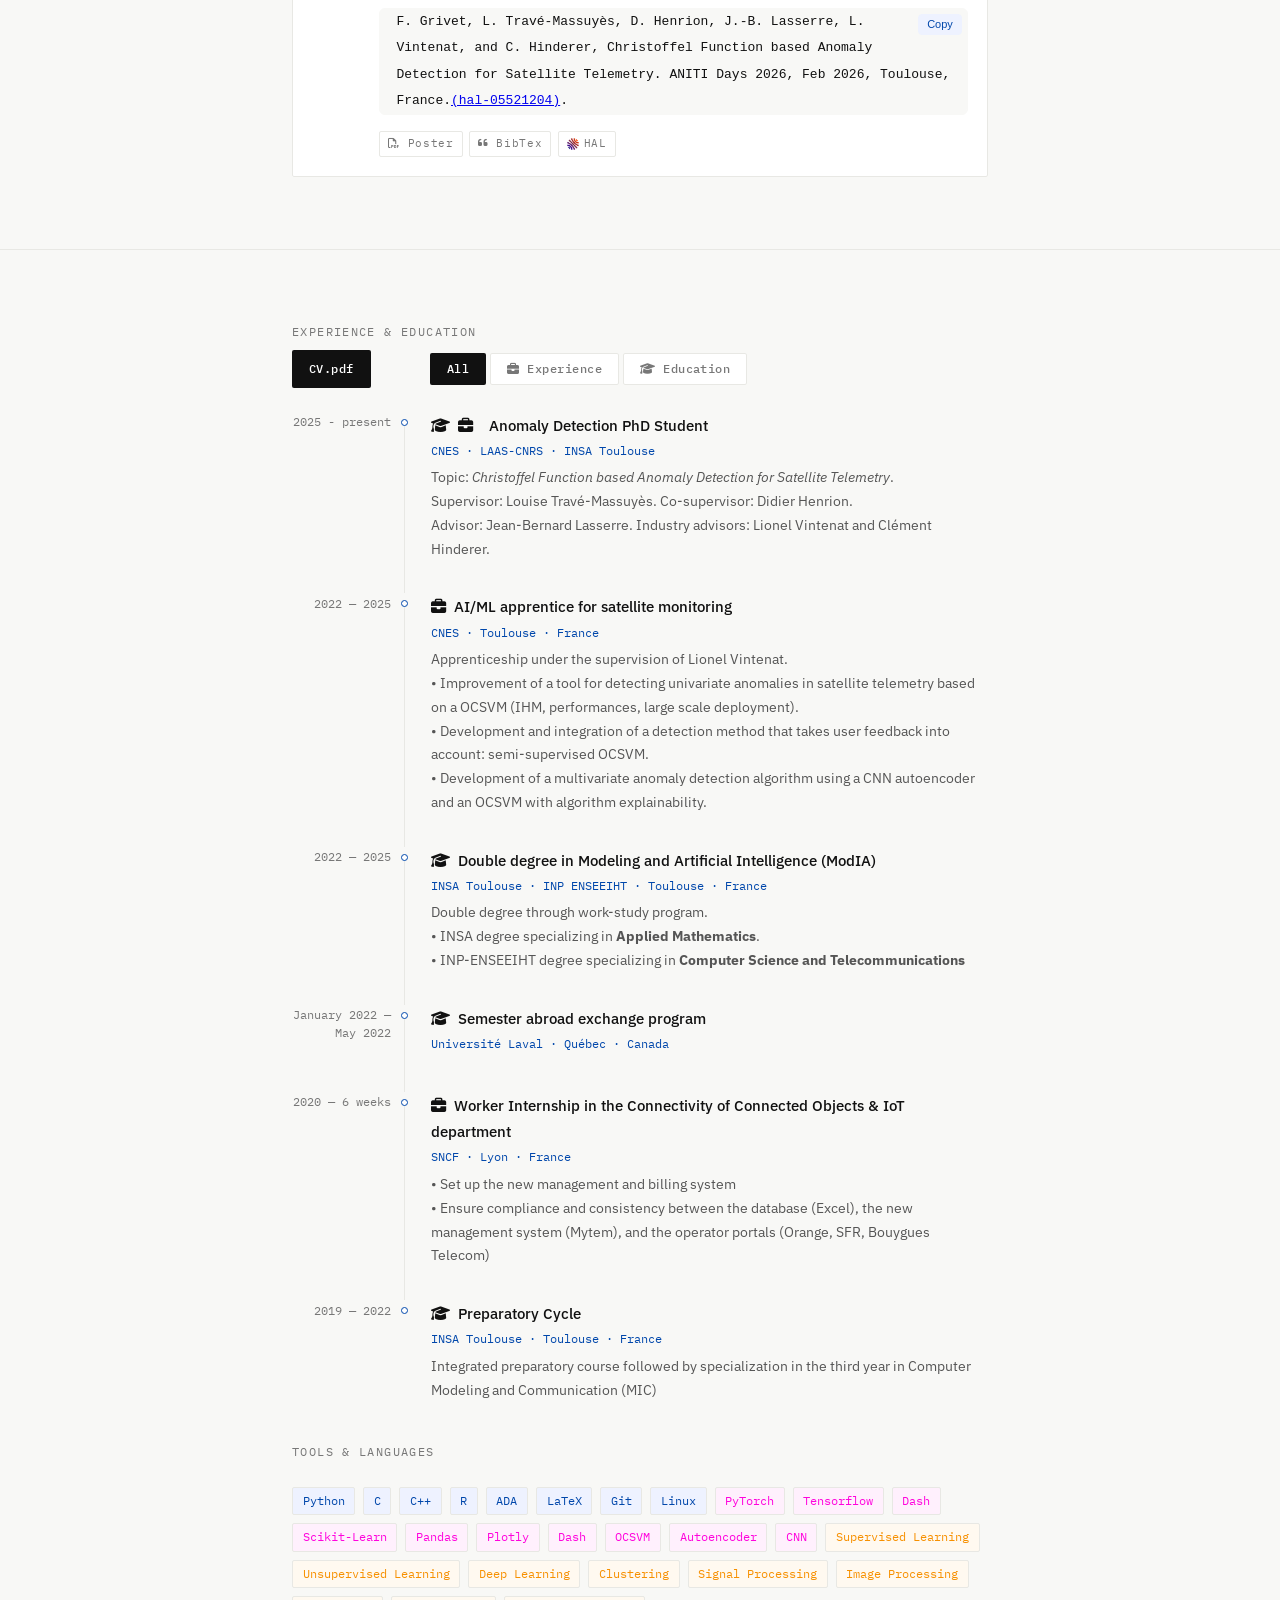
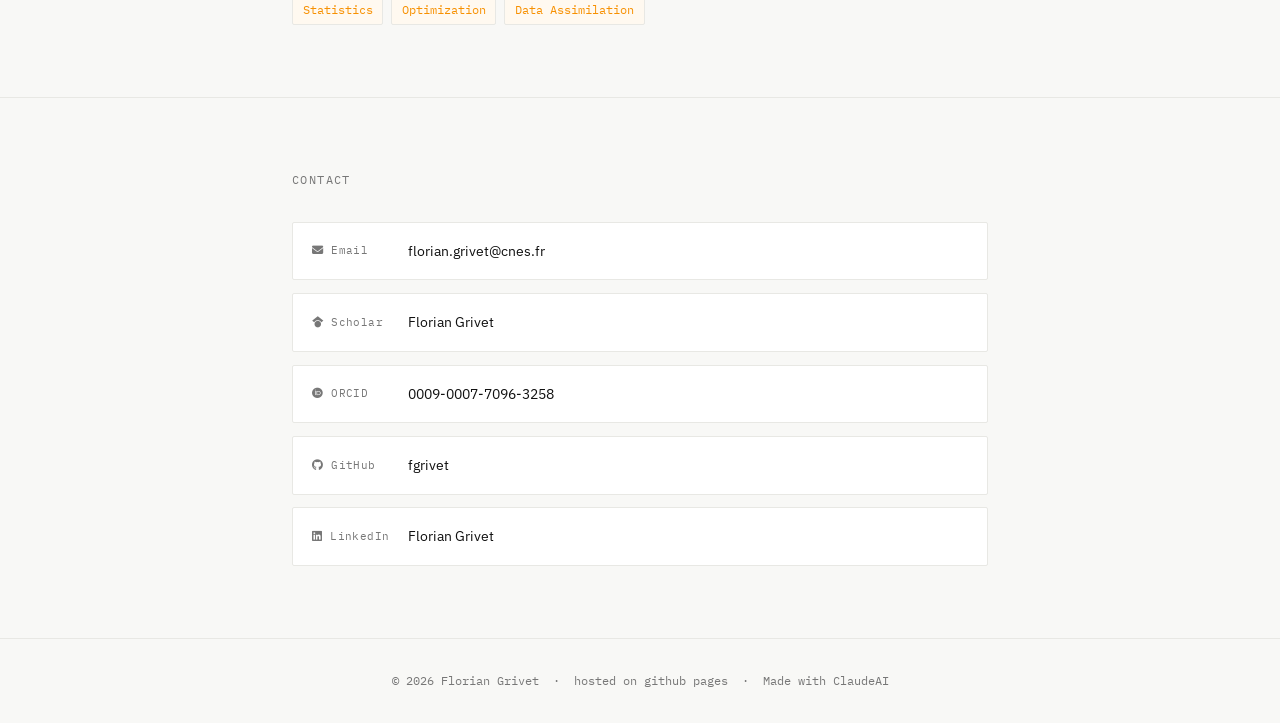
==== commit bb24ab98: "Add ArXiv and HAL sources for 'Cost trade-offs' article and reorganize folders" ====
--- a/index.html
+++ b/index.html
@@ -11,60 +11,7 @@
     />
     <link rel="stylesheet" href="style.css" />
     <link rel="stylesheet" href="https://cdnjs.cloudflare.com/ajax/libs/font-awesome/6.5.1/css/all.min.css" />
-    <script>
-      function copyToClipboard(btn, text) {
-        navigator.clipboard.writeText(text).then(() => {
-          btn.classList.add("copied");
-          btn.innerText = "Copied";
-          setTimeout(() => {
-            btn.classList.remove("copied");
-            btn.innerText = "Copy";
-          }, 2000);
-        });
-      }
-      function showOnlyExperience() {
-        document.querySelectorAll(".tl-item.education").forEach((div) => {
-          div.style.display = "none";
-        });
-        document.querySelectorAll(".tl-item.experience").forEach((div) => {
-          div.style.display = "grid";
-        });
-        document.getElementById("ExperienceButton").classList.add("btn-primary");
-        document.getElementById("ExperienceButton").classList.remove("btn-ghost");
-        document.getElementById("EducationButton").classList.add("btn-ghost");
-        document.getElementById("EducationButton").classList.remove("btn-primary");
-        document.getElementById("AllButton").classList.add("btn-ghost");
-        document.getElementById("AllButton").classList.remove("btn-primary");
-      }
-      function showOnlyEducation() {
-        document.querySelectorAll(".tl-item.experience").forEach((div) => {
-          div.style.display = "none";
-        });
-        document.querySelectorAll(".tl-item.education").forEach((div) => {
-          div.style.display = "grid";
-        });
-        document.getElementById("ExperienceButton").classList.add("btn-ghost");
-        document.getElementById("ExperienceButton").classList.remove("btn-primary");
-        document.getElementById("EducationButton").classList.add("btn-primary");
-        document.getElementById("EducationButton").classList.remove("btn-ghost");
-        document.getElementById("AllButton").classList.add("btn-ghost");
-        document.getElementById("AllButton").classList.remove("btn-primary");
-      }
-      function showBoth() {
-        document.querySelectorAll(".tl-item.education").forEach((div) => {
-          div.style.display = "grid";
-        });
-        document.querySelectorAll(".tl-item.experience").forEach((div) => {
-          div.style.display = "grid";
-        });
-        document.getElementById("ExperienceButton").classList.add("btn-ghost");
-        document.getElementById("ExperienceButton").classList.remove("btn-primary");
-        document.getElementById("EducationButton").classList.add("btn-ghost");
-        document.getElementById("EducationButton").classList.remove("btn-primary");
-        document.getElementById("AllButton").classList.add("btn-primary");
-        document.getElementById("AllButton").classList.remove("btn-ghost");
-      }
-    </script>
+    <script src="script.js"></script>
   </head>
   <body>
     <nav>
@@ -120,12 +67,12 @@
           </div>
           <div class="avatar-wrap">
             <div class="avatar">
-              <img src="profile_picture.jpg" alt="Florian Grivet" />
+              <img src="images/profile_picture.jpg" alt="Florian Grivet" />
             </div>
           </div>
         </div>
         <div class="hero-links">
-          <a href="cv.html" class="btn btn-primary"><i class="fa-solid fa-briefcase"></i> CV</a>
+          <a href="cv/cv.html" class="btn btn-primary"><i class="fa-solid fa-briefcase"></i> CV</a>
           <a
             href="https://scholar.google.fr/citations?user=eT-QkogAAAAJ&hl=fr&oi=ao"
             class="btn btn-ghost"
@@ -138,7 +85,6 @@
           <a href="https://github.com/fgrivet" class="btn btn-ghost" target="_blank"
             ><i class="fa-brands fa-github"></i> GitHub</a
           >
-          <!-- <a href="https://arxiv.org" class="btn btn-ghost" target="_blank">arXiv</a> -->
           <a href="https://fr.linkedin.com/in/floriangrivet/en" class="btn btn-ghost" target="_blank"
             ><i class="fa-brands fa-linkedin"></i> LinkedIn</a
           >
@@ -190,20 +136,23 @@
                 >
               </div>
               <div class="pub-badges">
-                <a href="https://doi.org/10.1016/j.array.2026.100737" class="badge" target="_blank">PDF</a>
-                <!-- <a href="#" class="badge">arXiv</a> -->
+                <a href="https://doi.org/10.1016/j.array.2026.100737" class="badge" target="_blank"
+                  ><i class="fa-regular fa-file-pdf"></i> PDF</a
+                >
                 <a
                   href="https://github.com/fgrivet/cost-trade-offs-matrix-inversion-update"
                   class="badge"
                   target="_blank"
-                  >Code</a
+                  ><i class="fa-brands fa-github"></i> Code</a
                 >
                 <a
                   href="https://www.sciencedirect.com/sdfe/arp/cite?pii=S2590005626000603&format=text%2Fx-bibtex&withabstract=true"
                   class="badge"
                   target="_blank"
-                  >BibTex</a
-                >
+                  ><i class="fa-solid fa-quote-left"></i> BibTex</a
+                >
+                <a href="https://arxiv.org/abs/2603.16697" class="badge ArXiV" target="_blank">ArXiV</a>
+                <a ²ref="https://hal.science/hal-05556649" class="badge HAL" target="_blank">HAL</a>
               </div>
             </div>
           </div>
@@ -228,14 +177,16 @@
                 >
               </div>
               <div class="pub-badges">
-                <a href="https://hal.science/hal-05521204v1" class="badge" target="_blank">HAL</a>
                 <a
                   href="https://hal.science/hal-05521204v1/file/Poster_ANITI_DAYS_2026_vdef.pdf"
                   class="badge"
                   target="_blank"
-                  >Poster</a
-                >
-                <a href="https://hal.science/hal-05521204v1/bibtex" class="badge" target="_blank">BibTex</a>
+                  ><i class="fa-regular fa-file-pdf"></i> Poster</a
+                >
+                <a href="https://hal.science/hal-05521204v1/bibtex" class="badge" target="_blank"
+                  ><i class="fa-solid fa-quote-left"></i> BibTex</a
+                >
+                <a href="https://hal.science/hal-05521204v1" class="badge HAL" target="_blank">HAL</a>
               </div>
             </div>
           </div>
@@ -248,7 +199,7 @@
       <div class="container">
         <div class="section-label">Experience & Education</div>
         <div class="buttons-cv no-cv" style="position: relative; top: -1.5rem">
-          <a href="cv.html" class="btn btn-primary"> CV.pdf</a>
+          <a href="cv/cv.html" class="btn btn-primary"> CV.pdf</a>
           <button id="AllButton" class="btn btn-primary" onclick="showBoth()">All</button>
           <button id="ExperienceButton" class="btn btn-ghost" onclick="showOnlyExperience()">
             <i class="fa-solid fa-briefcase"></i> Experience
--- a/style.css
+++ b/style.css
@@ -298,6 +298,11 @@
   gap: 0.4rem;
   flex-wrap: wrap;
 }
+.pub-badges img {
+  height: 12px;
+  vertical-align: middle;
+  margin-bottom: 2px;
+}
 .badge {
   font-family: "IBM Plex Mono", monospace;
   font-size: 0.68rem;
@@ -312,6 +317,25 @@
 .badge:hover {
   color: var(--accent);
   border-color: var(--accent);
+}
+.badge.HAL::before,
+.badge.ArXiV::before {
+  content: "";
+  display: inline-block;
+  background-size: contain;
+  background-repeat: no-repeat;
+  background-position: center;
+  vertical-align: middle;
+  margin-bottom: 2px;
+  width: 12px;
+  height: 12px;
+  margin-right: 5px;
+}
+.badge.HAL::before {
+  background-image: url(images/HAL.png);
+}
+.badge.ArXiV::before {
+  background-image: url(images/arxiv.svg);
 }
 
 /* CV / TIMELINE */
